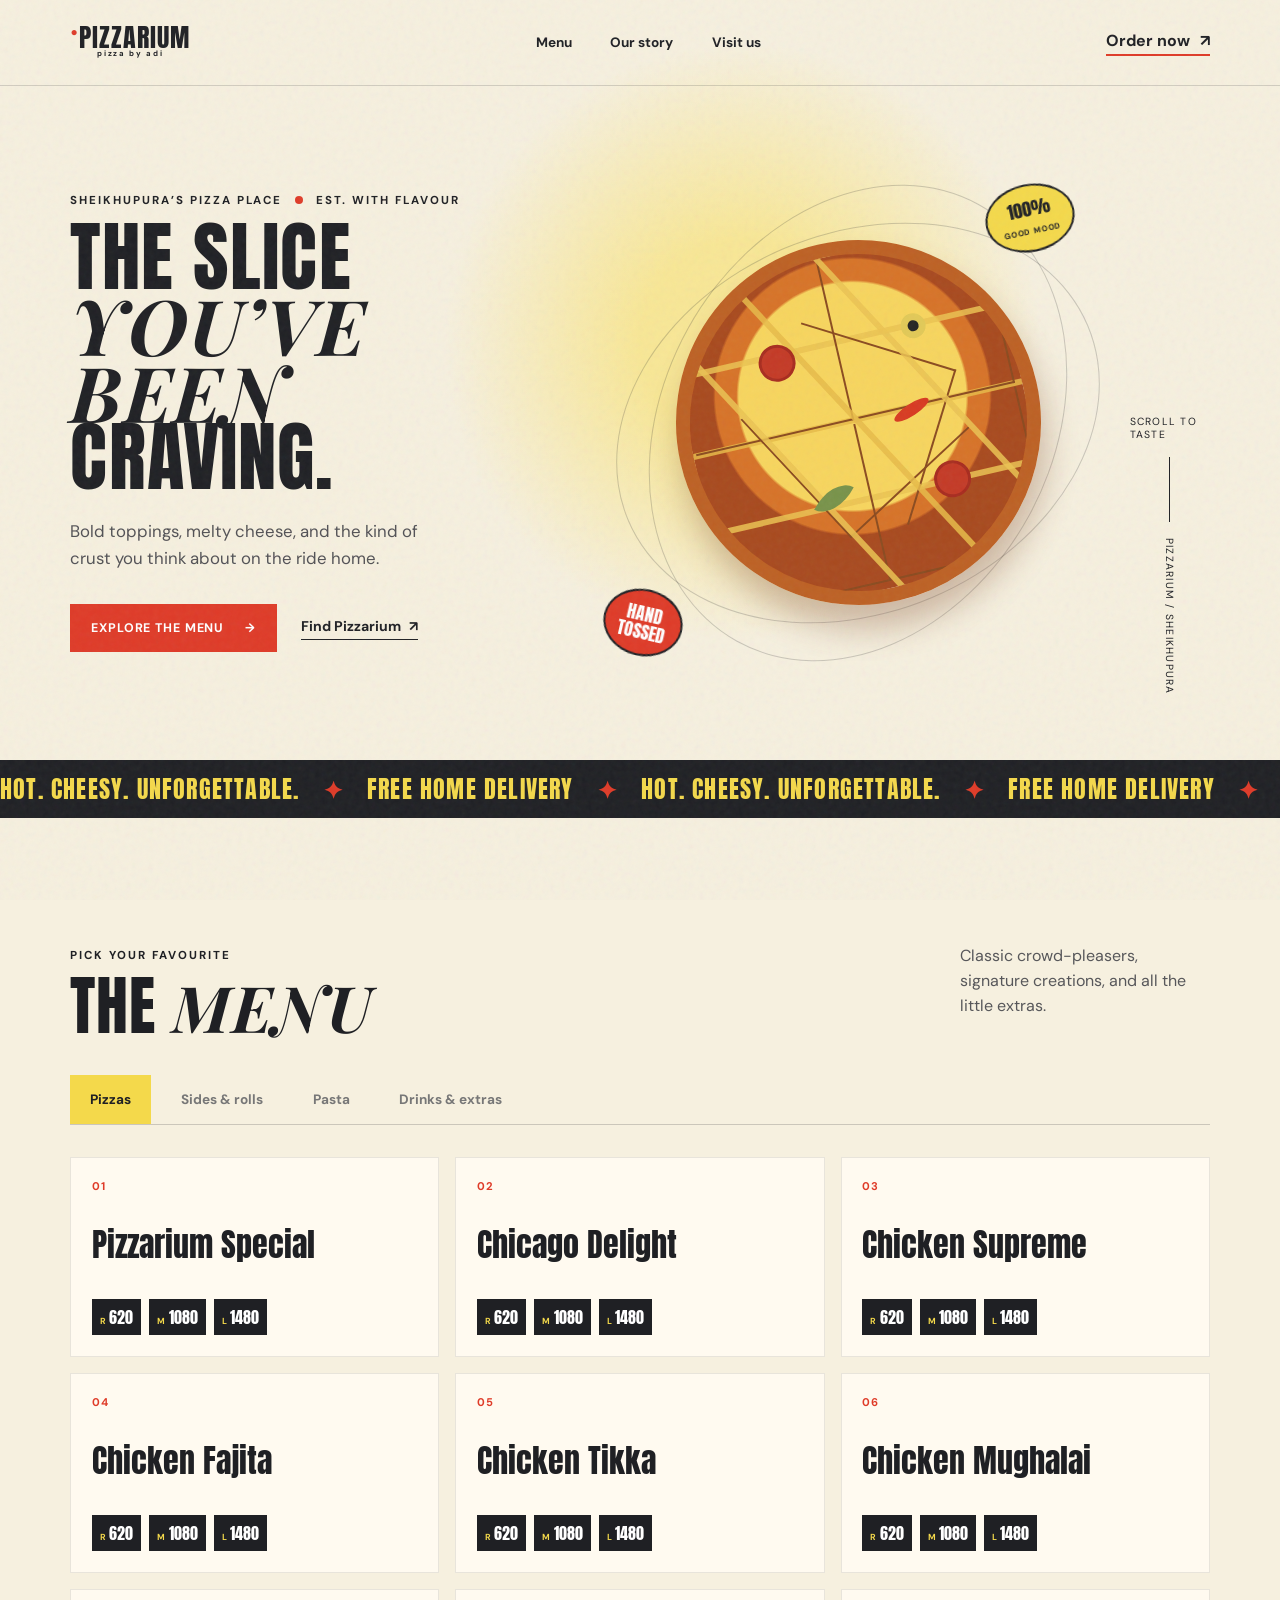
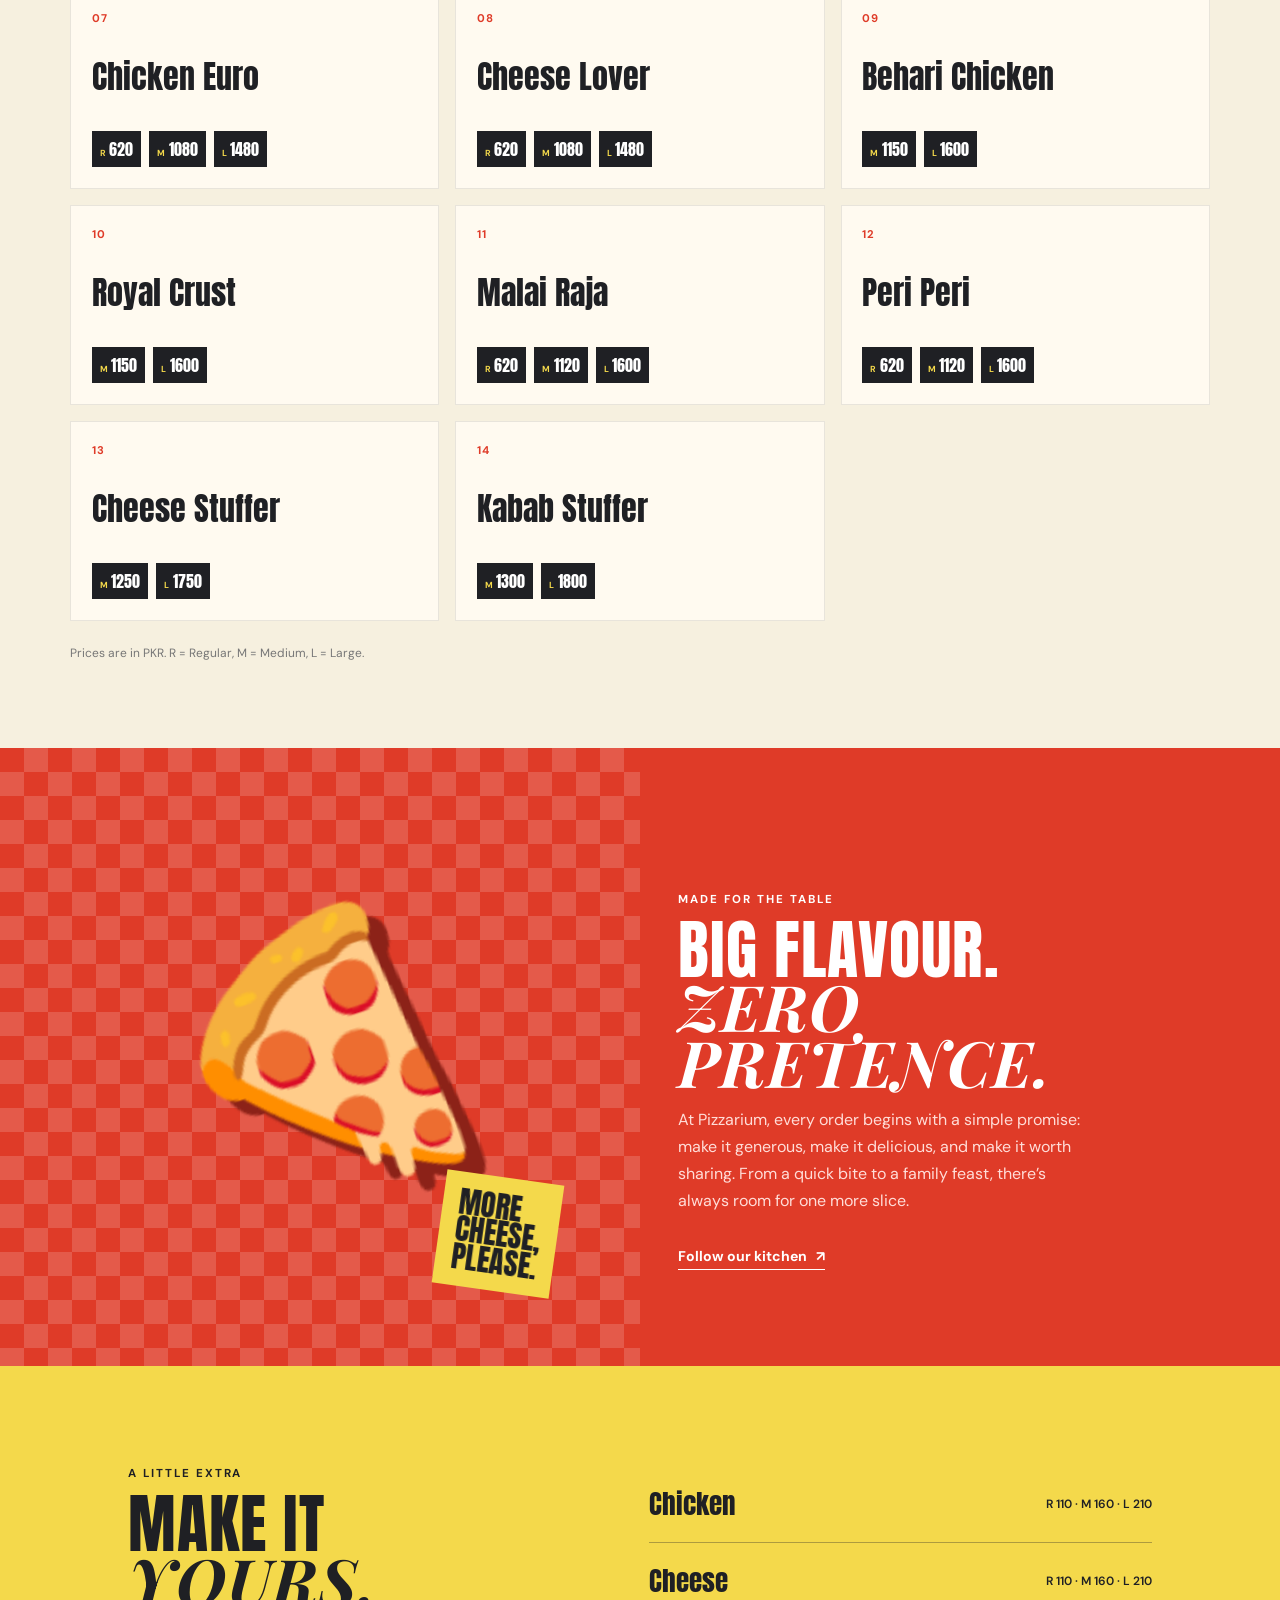
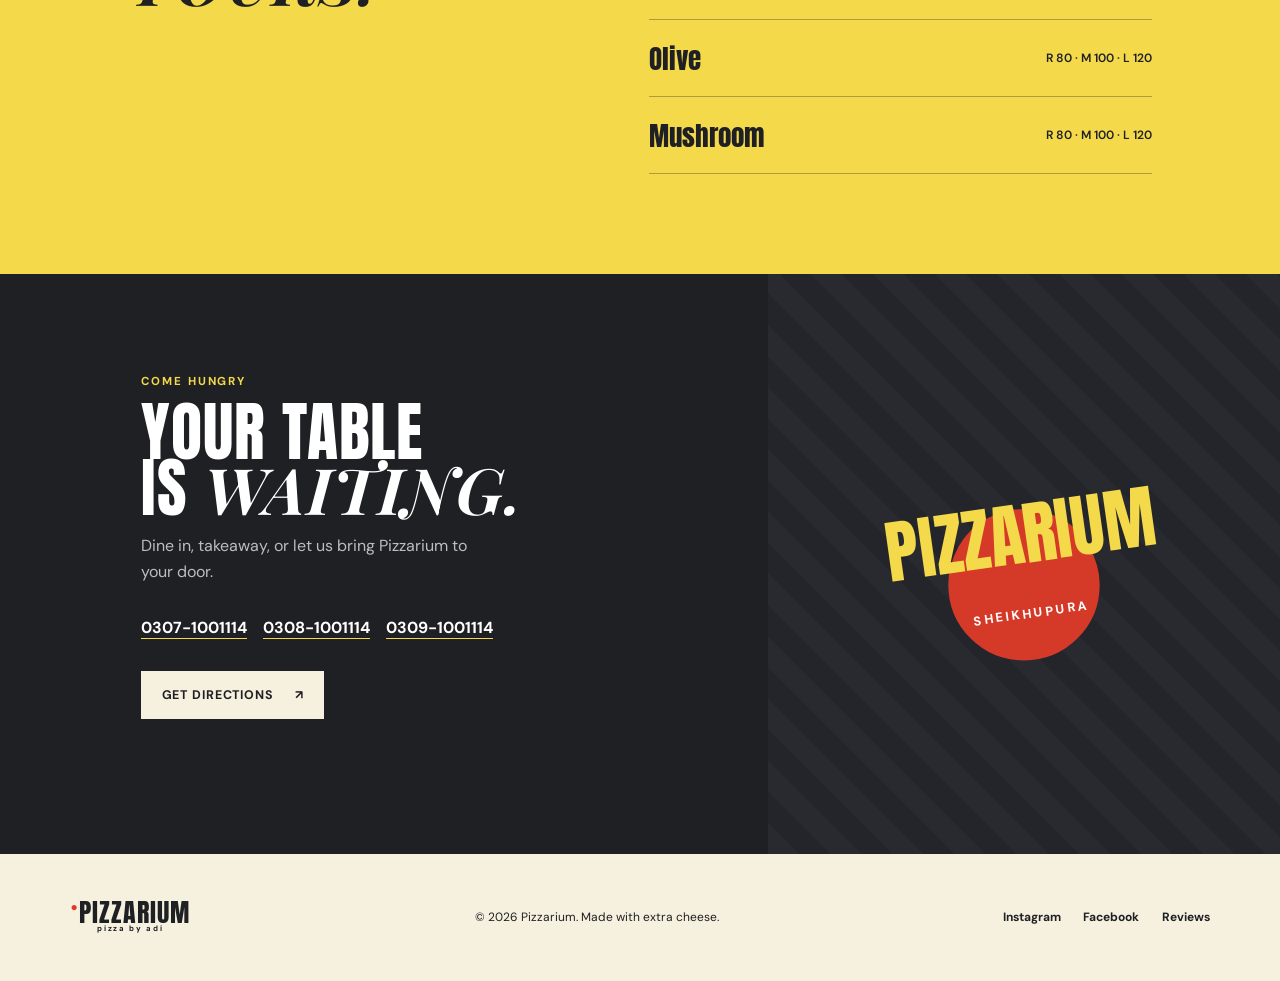
==== index.html @ a2faa263 "Add files via upload" ====
<!doctype html>
<html lang="en">
  <head>
    <meta charset="UTF-8" />
    <meta name="viewport" content="width=device-width, initial-scale=1.0" />
    <meta name="description" content="Pizzarium Sheikhupura — freshly baked pizzas, wings, rolls and pasta." />
    <title>Pizzarium | Pizza by Adi</title>
    <link rel="preconnect" href="https://fonts.googleapis.com" />
    <link rel="preconnect" href="https://fonts.gstatic.com" crossorigin />
    <link href="https://fonts.googleapis.com/css2?family=Anton&family=DM+Sans:wght@400;500;600;700&family=Playfair+Display:ital,wght@0,700;0,800;1,700&display=swap" rel="stylesheet" />
    <link rel="stylesheet" href="styles.css" />
    <link rel="stylesheet" href="overrides.css" />
  </head>
  <body>
    <div class="site-noise"></div>
    <header class="header" id="top">
      <a class="brand" href="#top" aria-label="Pizzarium home"><span class="brand-dot">●</span>PIZZARIUM<small>pizza by adi</small></a>
      <nav class="nav" aria-label="Main navigation">
        <a href="#menu">Menu</a><a href="#story">Our story</a><a href="#visit">Visit us</a>
      </nav>
      <a class="order-link" href="#menu">Order now <span>↗</span></a>
      <button class="menu-toggle" aria-label="Open navigation">☰</button>
    </header>

    <main>
      <section class="hero">
        <div class="hero-copy reveal">
          <p class="eyebrow">Sheikhupura’s pizza place <i></i> Est. with flavour</p>
          <h1>THE SLICE<br /><em>YOU’VE BEEN</em><br />CRAVING.</h1>
          <p class="intro">Bold toppings, melty cheese, and the kind of crust you think about on the ride home.</p>
          <div class="hero-actions"><a class="button button-red" href="#menu">Explore the menu <span>→</span></a><a class="text-link" href="#visit">Find Pizzarium <span>↗</span></a></div>
        </div>
        <div class="pizza-stage reveal">
          <div class="orbit orbit-one"></div><div class="orbit orbit-two"></div>
          <div class="stamp stamp-top">100%<br /><small>GOOD MOOD</small></div>
          <div class="pizza" aria-label="Freshly baked pizza illustration"><div class="pizza-slice s1"></div><div class="pizza-slice s2"></div><div class="pizza-slice s3"></div><div class="pizza-slice s4"></div><div class="pizza-slice s5"></div><div class="pizza-slice s6"></div><span class="pepperoni p1"></span><span class="pepperoni p2"></span><span class="olive o1"></span><span class="basil b1"></span><span class="pepper p3"></span></div>
          <div class="stamp stamp-bottom">HAND<br />TOSSED</div>
        </div>
        <div class="hero-side reveal"><span>Scroll to taste</span><div class="scroll-line"></div><span class="vertical">PIZZARIUM / SHEIKHUPURA</span></div>
      </section>

      <section class="ticker" aria-label="Pizzarium highlights"><div>HOT. CHEESY. UNFORGETTABLE. <b>✦</b> FREE HOME DELIVERY <b>✦</b> HOT. CHEESY. UNFORGETTABLE. <b>✦</b> FREE HOME DELIVERY <b>✦</b></div></section>

      <section class="menu-section" id="menu">
        <div class="section-heading reveal"><div><p class="eyebrow">Pick your favourite</p><h2>THE <em>MENU</em></h2></div><p>Classic crowd-pleasers, signature creations, and all the little extras.</p></div>
        <div class="menu-tabs reveal" role="tablist"><button class="active" data-category="pizza">Pizzas</button><button data-category="sides">Sides & rolls</button><button data-category="pasta">Pasta</button><button data-category="drinks">Drinks & extras</button></div>
        <div class="menu-grid" id="menuGrid"></div>
        <p class="menu-note">Prices are in PKR. R = Regular, M = Medium, L = Large.</p>
      </section>

      <section class="story" id="story">
        <div class="story-art reveal"><div class="checker"></div><div class="story-pizza">🍕</div><div class="story-note">MORE<br />CHEESE,<br />PLEASE.</div></div>
        <div class="story-copy reveal"><p class="eyebrow">Made for the table</p><h2>BIG FLAVOUR.<br /><em>ZERO PRETENCE.</em></h2><p>At Pizzarium, every order begins with a simple promise: make it generous, make it delicious, and make it worth sharing. From a quick bite to a family feast, there’s always room for one more slice.</p><a href="https://www.instagram.com/pizzariumsheikhupura/" target="_blank" rel="noreferrer" class="text-link">Follow our kitchen <span>↗</span></a></div>
      </section>

      <section class="specials"><div class="specials-heading reveal"><p class="eyebrow">A little extra</p><h2>MAKE IT<br /><em>YOURS.</em></h2></div><div class="topping-list reveal"><div><span>Chicken</span><b>R 110 · M 160 · L 210</b></div><div><span>Cheese</span><b>R 110 · M 160 · L 210</b></div><div><span>Olive</span><b>R 80 · M 100 · L 120</b></div><div><span>Mushroom</span><b>R 80 · M 100 · L 120</b></div></div></section>

      <section class="visit" id="visit"><div class="visit-content reveal"><p class="eyebrow">Come hungry</p><h2>YOUR TABLE<br />IS <em>WAITING.</em></h2><p>Dine in, takeaway, or let us bring Pizzarium to your door.</p><div class="contact-links"><a href="tel:03071001114">0307-1001114</a><a href="tel:03081001114">0308-1001114</a><a href="tel:03091001114">0309-1001114</a></div><a class="button button-light" target="_blank" rel="noreferrer" href="https://www.google.com/maps/place/pizzarium/data=!4m2!3m1!1s0x3918c3a2aaa4a5c9:0x6722d799abf1bd21?sa=X&ved=1t:242&ictx=111">Get directions <span>↗</span></a></div><div class="visit-art"><div class="map-pin">●</div><p>PIZZARIUM<br /><small>SHEIKHUPURA</small></p></div></section>
    </main>
    <footer><a class="brand" href="#top"><span class="brand-dot">●</span>PIZZARIUM<small>pizza by adi</small></a><p>© 2026 Pizzarium. Made with extra cheese.</p><div><a href="https://www.instagram.com/pizzariumsheikhupura/" target="_blank" rel="noreferrer">Instagram</a><a href="https://www.facebook.com/groups/850321388377647/posts/5649459375130467/" target="_blank" rel="noreferrer">Facebook</a><a href="https://www.google.com/search?sca_esv=2a69430fbf050389&sxsrf=APpeQnvyVJcHtZWouYoIN_cZc8rXVKOaVg:1786807331017&q=pizzarium" target="_blank" rel="noreferrer">Reviews</a></div></footer>
    <script src="script.js"></script>
  </body>
</html>
---- styles.css ----
:root{--cream:#f6f0df;--ink:#1f2024;--red:#df3b28;--yellow:#f4d94b;--green:#78934a;--orange:#f47c31}*{box-sizing:border-box}html{scroll-behavior:smooth}body{margin:0;background:var(--cream);color:var(--ink);font-family:'DM Sans',sans-serif;overflow-x:hidden}.site-noise{position:fixed;inset:0;pointer-events:none;opacity:.12;z-index:10;background-image:url("data:image/svg+xml,%3Csvg viewBox='0 0 180 180' xmlns='http://www.w3.org/2000/svg'%3E%3Cfilter id='n'%3E%3CfeTurbulence type='fractalNoise' baseFrequency='.9' numOctaves='4' stitchTiles='stitch'/%3E%3C/filter%3E%3Crect width='100%25' height='100%25' filter='url(%23n)' opacity='.5'/%3E%3C/svg%3E")}a{color:inherit;text-decoration:none}.header{height:86px;display:flex;align-items:center;justify-content:space-between;padding:0 5.5vw;border-bottom:1px solid #1f20242b;position:absolute;top:0;width:100%;z-index:4}.brand{font-family:Anton,sans-serif;font-size:1.65rem;letter-spacing:.04em;line-height:.8;position:relative}.brand small{font:700 .48rem 'DM Sans';display:block;letter-spacing:.22em;text-align:center}.brand-dot{color:var(--red);font-size:.75rem;vertical-align:top}.nav{display:flex;gap:2.4rem;font-weight:700;font-size:.85rem}.nav a{transition:color .2s}.nav a:hover,.text-link:hover{color:var(--red)}.order-link{font-weight:700;border-bottom:2px solid var(--red);padding-bottom:3px}.order-link span,.text-link span{margin-left:.35rem}.menu-toggle{display:none;background:none;border:0;font-size:1.4rem}.hero{min-height:760px;padding:150px 5.5vw 65px;display:grid;grid-template-columns:1fr 1.05fr 80px;align-items:center;background:radial-gradient(circle at 58% 45%,#f8e796 0 12%,transparent 35%)}.eyebrow{font-size:.72rem;font-weight:700;text-transform:uppercase;letter-spacing:.17em;margin:0 0 1rem}.eyebrow i{display:inline-block;background:var(--red);width:8px;height:8px;border-radius:50%;margin:0 .5rem}.hero h1,h2{font:4.8rem/.87 Anton,sans-serif;letter-spacing:.015em;margin:.2rem 0 1.7rem}.hero h1 em,h2 em{font-family:'Playfair Display',serif;font-weight:700}.intro{font-size:1.05rem;line-height:1.6;max-width:360px;color:#525155}.hero-actions{display:flex;align-items:center;gap:1.5rem;margin-top:2rem}.button{display:inline-flex;align-items:center;gap:1.3rem;padding:1rem 1.3rem;font-size:.78rem;text-transform:uppercase;font-weight:700;letter-spacing:.07em;transition:transform .25s,box-shadow .25s}.button:hover{transform:translateY(-4px);box-shadow:5px 6px 0 var(--ink)}.button-red{background:var(--red);color:#fff}.button-light{background:var(--cream);color:var(--ink)}.text-link{font-weight:700;font-size:.88rem;border-bottom:1px solid currentColor;padding-bottom:.25rem;transition:color .2s}.pizza-stage{height:530px;position:relative;display:grid;place-items:center}.pizza{width:365px;height:365px;border-radius:50%;position:relative;overflow:hidden;background:radial-gradient(circle at 50% 42%,#f7d560 0 44%,#d87529 45% 53%,#a94a20 54%);border:14px solid #bd6124;box-shadow:0 24px 32px #7d472b55;transform:rotate(-13deg);animation:float 5s ease-in-out infinite}.pizza:before,.pizza:after{content:"";position:absolute;background:#e8bb49;height:6px;width:112%;left:-6%;top:48%;opacity:.85;box-shadow:0 -80px #ebc353,0 80px #ebc353}.pizza:after{transform:rotate(60deg);top:49%}.pizza-slice{position:absolute;width:48%;height:48%;border-right:2px solid #8b4c20;border-bottom:2px solid #8b4c20}.s1{left:1%;top:1%}.s2{left:50%;top:1%}.s3{left:50%;top:50%}.s4{left:1%;top:50%}.s5{left:25%;top:26%;transform:rotate(60deg)}.s6{left:25%;top:26%;transform:rotate(-60deg)}.pepperoni,.olive,.basil,.pepper{position:absolute;z-index:2}.pepperoni{width:37px;height:37px;border-radius:50%;background:#c43a26;border:3px solid #a82c1f}.p1{left:25%;top:22%}.p2{right:21%;bottom:22%}.olive{width:25px;height:25px;border-radius:50%;background:#252323;border:7px solid #e2c957}.o1{right:24%;top:22%}.basil{width:25px;height:38px;background:var(--green);border-radius:100% 0 100% 0;transform:rotate(40deg);left:34%;bottom:24%}.pepper{width:40px;height:12px;background:#d83a21;border-radius:60%;right:28%;top:48%;transform:rotate(-20deg)}.orbit{position:absolute;border:1px solid #1f202434;border-radius:50%;width:500px;height:380px;transform:rotate(-23deg)}.orbit-two{width:390px;height:500px;transform:rotate(29deg)}.stamp{position:absolute;z-index:2;background:var(--yellow);font:1.1rem/1 Anton,sans-serif;text-align:center;padding:14px;border:2px solid var(--ink);border-radius:50%;transform:rotate(-12deg)}.stamp small{font:700 .5rem 'DM Sans';letter-spacing:.1em}.stamp-top{top:5%;right:10%}.stamp-bottom{bottom:6%;left:3%;background:var(--red);color:#fff;transform:rotate(13deg)}.hero-side{height:100%;font-size:.65rem;display:flex;flex-direction:column;align-items:center;justify-content:flex-end;gap:1rem;letter-spacing:.12em;text-transform:uppercase}.vertical{writing-mode:vertical-rl}.scroll-line{height:65px;border-left:1px solid var(--ink)}.ticker{background:var(--ink);color:var(--yellow);white-space:nowrap;overflow:hidden;font:1.5rem Anton,sans-serif;letter-spacing:.05em;padding:.7rem 0}.ticker div{display:inline-block;animation:ticker 18s linear infinite}.ticker b{color:var(--red);padding:0 1rem}.menu-section{padding:110px 5.5vw 75px}.section-heading{display:flex;justify-content:space-between;align-items:end;margin-bottom:2.5rem}.section-heading h2,.story h2,.specials h2,.visit h2{font-size:4rem;margin:0}.section-heading>p{max-width:250px;line-height:1.55;color:#57575a}.menu-tabs{display:flex;gap:.6rem;border-bottom:1px solid #1f202433;margin-bottom:2rem}.menu-tabs button{font:700 .85rem 'DM Sans';border:0;background:transparent;padding:1rem 1.25rem;cursor:pointer;color:#777;transition:.2s}.menu-tabs button.active{background:var(--yellow);color:var(--ink)}.menu-grid{display:grid;grid-template-columns:repeat(3,1fr);gap:1rem}.menu-card{background:#fffaf0;padding:1.3rem;min-height:200px;display:flex;flex-direction:column;justify-content:space-between;border:1px solid #1f20241a;transition:transform .25s,background .25s;animation:cardIn .45s both}.menu-card:hover{background:var(--yellow);transform:translateY(-7px) rotate(-1deg)}.card-number{font:700 .7rem 'DM Sans';color:var(--red);letter-spacing:.1em}.menu-card h3{font:2rem/.95 Anton,sans-serif;margin:.6rem 0}.price-row{display:flex;gap:.5rem;flex-wrap:wrap}.price{background:var(--ink);color:#fff;padding:.38rem .5rem;font:1rem Anton,sans-serif}.price small{font:700 .55rem 'DM Sans';color:var(--yellow);margin-right:.2rem}.menu-note{font-size:.75rem;color:#777;margin-top:1.5rem}.story{background:var(--red);color:#fff;display:grid;grid-template-columns:1fr 1fr;min-height:590px}.story-art{position:relative;overflow:hidden;display:grid;place-items:center}.checker{position:absolute;inset:0;opacity:.16;background:conic-gradient(#fff 25%,transparent 0 50%,#fff 0 75%,transparent 0) 0 0/48px 48px}.story-pizza{font-size:16rem;filter:drop-shadow(15px 20px 0 #8c2218);transform:rotate(-18deg);z-index:1}.story-note{z-index:2;position:absolute;bottom:12%;right:13%;background:var(--yellow);color:var(--ink);font:1.9rem/.9 Anton,sans-serif;padding:1rem;transform:rotate(8deg)}.story-copy{padding:9rem 10% 6rem 6%;align-self:center}.story-copy p:not(.eyebrow){max-width:420px;line-height:1.7;color:#ffddd8}.story-copy .text-link{display:inline-block;margin-top:1rem}.specials{padding:100px 10vw;display:grid;grid-template-columns:1fr 1.2fr;gap:10%;background:var(--yellow)}.topping-list>div{display:flex;justify-content:space-between;padding:1.1rem 0;border-bottom:1px solid #1f202455;font:1.7rem Anton,sans-serif}.topping-list b{font:600 .75rem 'DM Sans';align-self:center}.visit{background:var(--ink);color:#fff;display:grid;grid-template-columns:1.2fr .8fr;min-height:580px}.visit-content{padding:100px 11vw}.visit .eyebrow{color:var(--yellow)}.visit-content>p:not(.eyebrow){color:#bdbdc0;max-width:340px;line-height:1.65}.contact-links{display:flex;gap:1rem;flex-wrap:wrap;margin:2rem 0}.contact-links a{font-weight:700;border-bottom:1px solid var(--yellow)}.visit-art{display:grid;place-items:center;position:relative;overflow:hidden;background:repeating-linear-gradient(45deg,#292a2f 0 22px,#24252a 22px 44px)}.visit-art p{font:4.3rem/.8 Anton,sans-serif;text-align:center;color:var(--yellow);z-index:1;transform:rotate(-8deg)}.visit-art small{font:700 .8rem 'DM Sans';letter-spacing:.2em;color:#fff}.map-pin{position:absolute;font-size:22rem;color:var(--red);line-height:1;opacity:.95;animation:pulse 2.5s infinite}footer{padding:2.7rem 5.5vw;display:flex;align-items:center;justify-content:space-between;font-size:.75rem}footer>div{display:flex;gap:1.4rem;font-weight:700}@keyframes float{50%{transform:rotate(-8deg) translateY(-14px)}}@keyframes ticker{to{transform:translateX(-50%)}}@keyframes pulse{50%{transform:scale(.94)}}@keyframes cardIn{from{opacity:0;transform:translateY(15px)}to{opacity:1;transform:none}}.reveal{opacity:0;transform:translateY(22px);transition:opacity .65s ease,transform .65s ease}.reveal.visible{opacity:1;transform:none}@media(max-width:800px){.header{height:72px;padding:0 6vw}.nav,.order-link{display:none}.menu-toggle{display:block}.hero{padding:125px 6vw 35px;min-height:auto;grid-template-columns:1fr}.hero h1{font-size:3.65rem}.pizza-stage{height:420px}.pizza{width:280px;height:280px}.orbit{width:360px;height:270px}.orbit-two{width:290px;height:365px}.hero-side{display:none}.section-heading{display:block}.section-heading h2,.story h2,.specials h2,.visit h2{font-size:3.2rem}.section-heading>p{margin-top:1rem}.menu-grid{grid-template-columns:repeat(2,1fr)}.story{grid-template-columns:1fr}.story-art{min-height:340px}.story-copy{padding:4.5rem 8vw}.specials{grid-template-columns:1fr;padding:70px 8vw;gap:2rem}.visit{grid-template-columns:1fr}.visit-content{padding:70px 8vw}.visit-art{min-height:320px}.topping-list>div{font-size:1.35rem}footer{gap:1.5rem;flex-wrap:wrap}}@media(max-width:480px){.hero h1{font-size:3.05rem}.menu-section{padding:75px 6vw}.menu-tabs{overflow:auto}.menu-tabs button{white-space:nowrap}.menu-grid{grid-template-columns:1fr}.story-pizza{font-size:12rem}.story-note{font-size:1.4rem}.visit-art p{font-size:3.3rem}footer{display:block}footer p{margin:1.5rem 0}}
---- overrides.css ----
@media (max-width: 800px) {
  .nav.mobile-open {
    display: flex;
    position: absolute;
    top: 72px;
    left: 0;
    right: 0;
    padding: 1.25rem 6vw;
    background: var(--cream);
    border-bottom: 1px solid #1f20242b;
    flex-direction: column;
    gap: 1rem;
  }
}
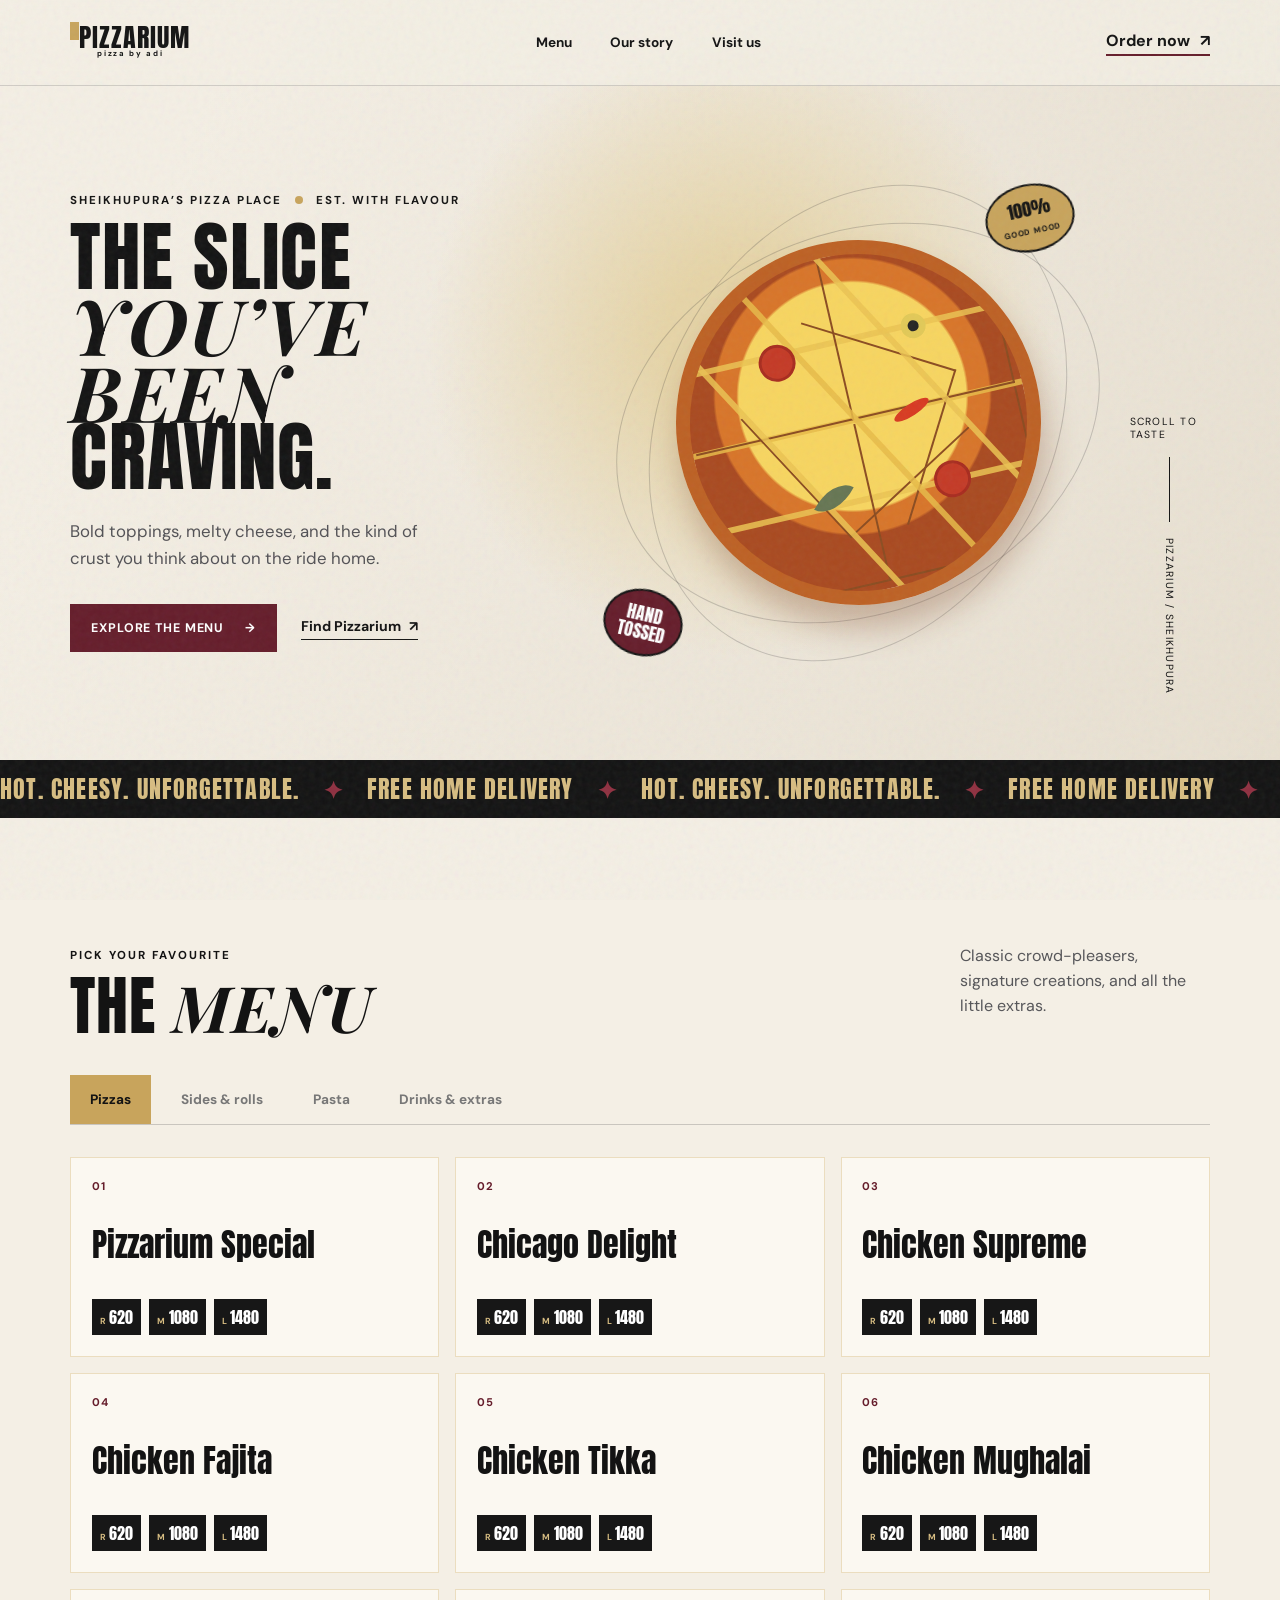
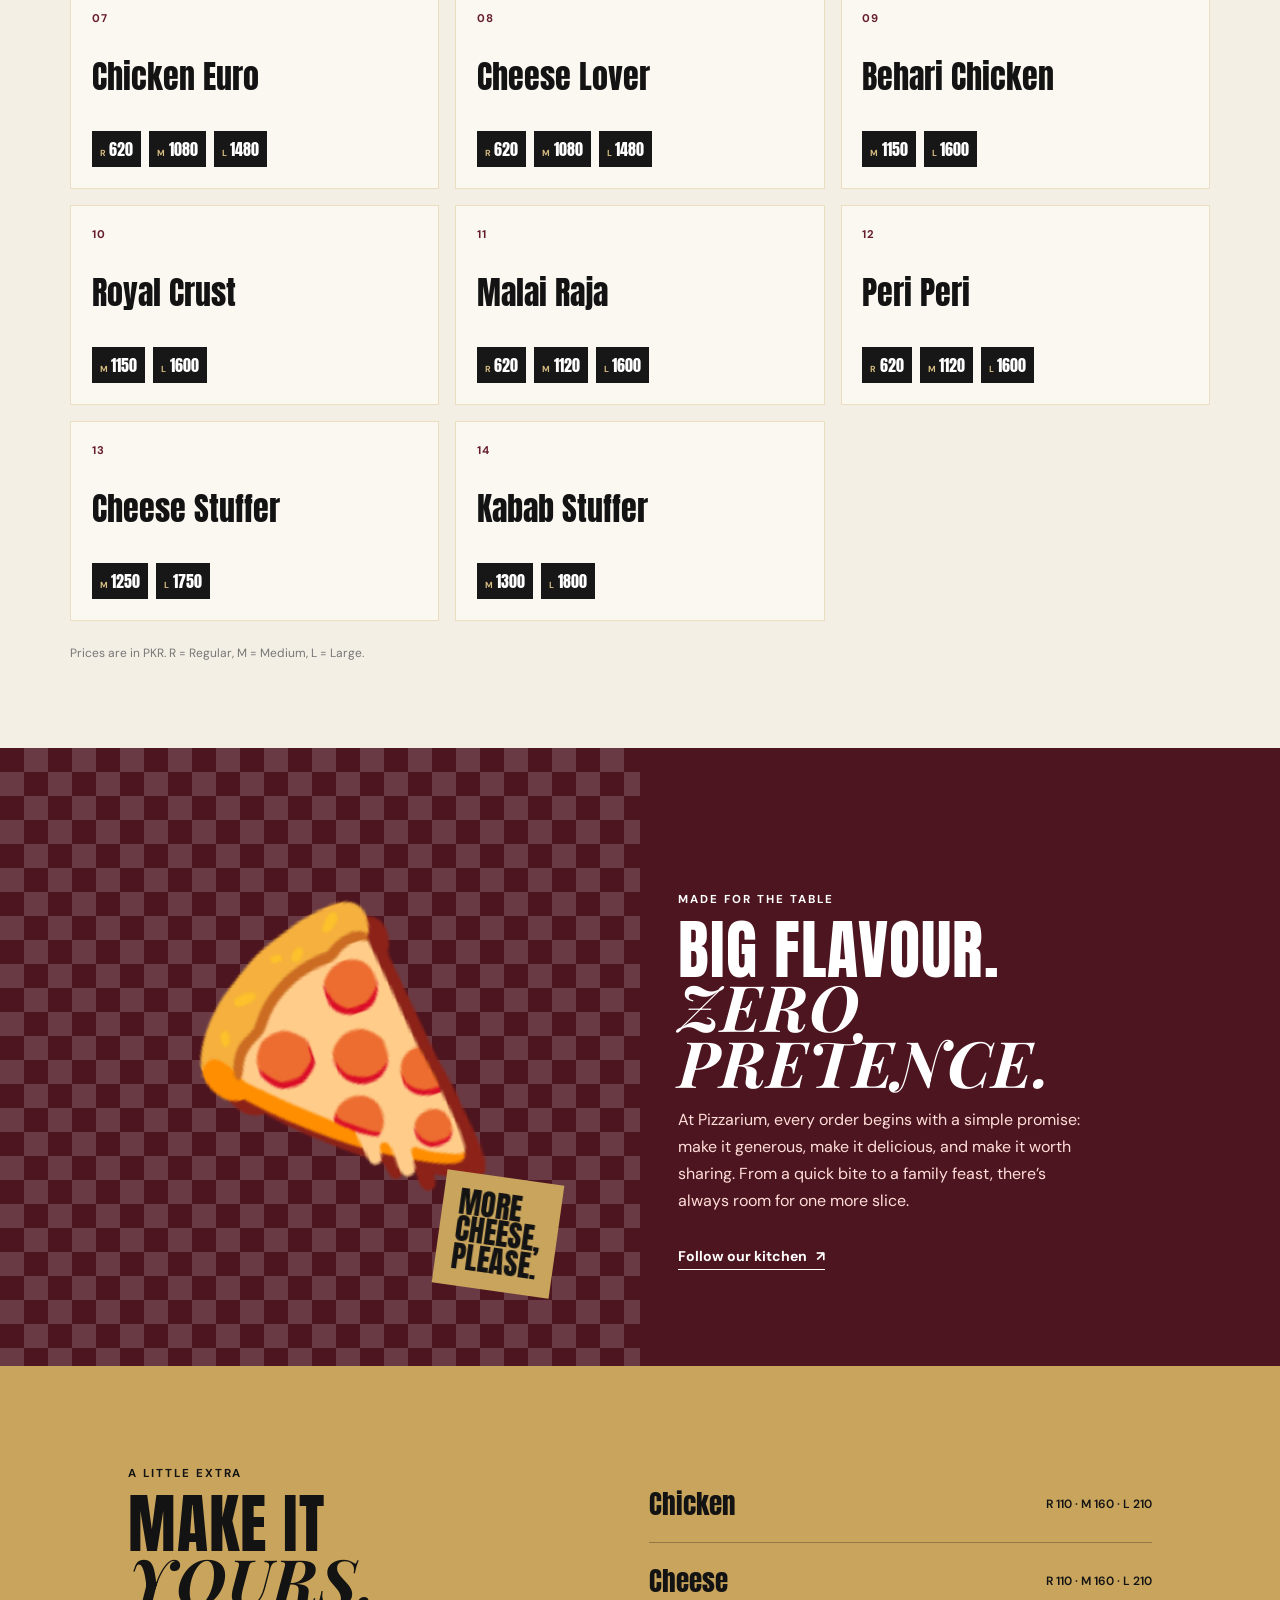
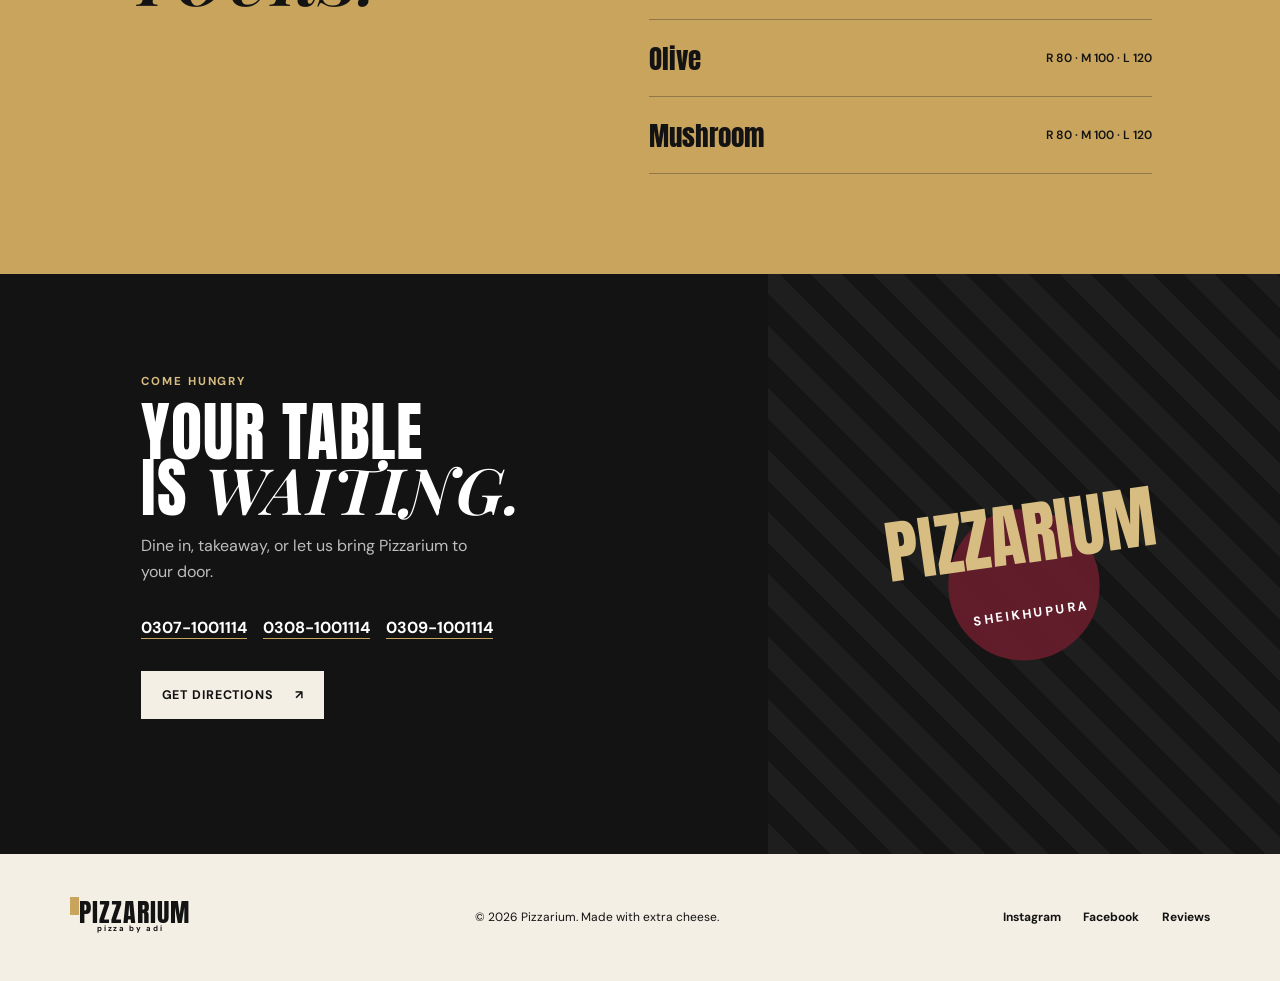
==== commit dc5cecaa: "Add files via upload" ====
--- a/index.html
+++ b/index.html
@@ -10,6 +10,7 @@
     <link href="https://fonts.googleapis.com/css2?family=Anton&family=DM+Sans:wght@400;500;600;700&family=Playfair+Display:ital,wght@0,700;0,800;1,700&display=swap" rel="stylesheet" />
     <link rel="stylesheet" href="styles.css" />
     <link rel="stylesheet" href="overrides.css" />
+    <link rel="stylesheet" href="luxury.css" />
   </head>
   <body>
     <div class="site-noise"></div>
@@ -58,6 +59,18 @@
       <section class="visit" id="visit"><div class="visit-content reveal"><p class="eyebrow">Come hungry</p><h2>YOUR TABLE<br />IS <em>WAITING.</em></h2><p>Dine in, takeaway, or let us bring Pizzarium to your door.</p><div class="contact-links"><a href="tel:03071001114">0307-1001114</a><a href="tel:03081001114">0308-1001114</a><a href="tel:03091001114">0309-1001114</a></div><a class="button button-light" target="_blank" rel="noreferrer" href="https://www.google.com/maps/place/pizzarium/data=!4m2!3m1!1s0x3918c3a2aaa4a5c9:0x6722d799abf1bd21?sa=X&ved=1t:242&ictx=111">Get directions <span>↗</span></a></div><div class="visit-art"><div class="map-pin">●</div><p>PIZZARIUM<br /><small>SHEIKHUPURA</small></p></div></section>
     </main>
     <footer><a class="brand" href="#top"><span class="brand-dot">●</span>PIZZARIUM<small>pizza by adi</small></a><p>© 2026 Pizzarium. Made with extra cheese.</p><div><a href="https://www.instagram.com/pizzariumsheikhupura/" target="_blank" rel="noreferrer">Instagram</a><a href="https://www.facebook.com/groups/850321388377647/posts/5649459375130467/" target="_blank" rel="noreferrer">Facebook</a><a href="https://www.google.com/search?sca_esv=2a69430fbf050389&sxsrf=APpeQnvyVJcHtZWouYoIN_cZc8rXVKOaVg:1786807331017&q=pizzarium" target="_blank" rel="noreferrer">Reviews</a></div></footer>
+    <div class="product-modal" id="productModal" aria-hidden="true" role="dialog" aria-modal="true" aria-labelledby="modalTitle">
+      <div class="modal-backdrop" data-close-modal></div>
+      <div class="modal-content">
+        <button class="modal-close" type="button" aria-label="Close product details" data-close-modal>×</button>
+        <p class="eyebrow">Pizzarium selection</p><div class="modal-mark">✦</div>
+        <h2 id="modalTitle">Pizzarium Special</h2>
+        <p class="modal-description">Freshly prepared with generous toppings and Pizzarium’s signature flavour.</p>
+        <div class="modal-prices" id="modalPrices"></div>
+        <button class="button modal-order" id="modalOrder" type="button">Order on WhatsApp <span>↗</span></button>
+        <p class="modal-footnote">A Pizzarium team member will confirm your order and delivery details.</p>
+      </div>
+    </div>
     <script src="script.js"></script>
   </body>
 </html>
--- a/luxury.css
+++ b/luxury.css
@@ -0,0 +1,3 @@
+:root { --cream:#f4efe5; --ink:#131313; --red:#651d2b; --yellow:#c8a45c; --green:#667653; }
+body { background:var(--cream); }.header { background:rgba(244,239,229,.76); backdrop-filter:blur(10px); }.brand-dot,.eyebrow i { color:var(--yellow); background:var(--yellow); }.hero { background:radial-gradient(circle at 58% 45%,#e6d4a7 0 9%,transparent 37%),linear-gradient(115deg,#f4efe5 15%,#e8e0d1 100%); }.button-red { background:var(--red); }.button:hover { box-shadow:5px 6px 0 #c8a45c; }.ticker { color:#d7bd82; }.ticker b { color:#8f3040; }.menu-card { background:#fbf8f1; border-color:#c8a45c55; cursor:pointer; position:relative; }.menu-card:after { content:'View details ↗'; position:absolute; right:1.3rem; top:1.3rem; font-size:.63rem; font-weight:700; letter-spacing:.08em; color:var(--red); opacity:0; transition:opacity .2s; }.menu-card:hover:after { opacity:1; }.menu-card:hover { background:#ede4d2; }.price { background:#171717; }.price small { color:#d7bd82; }.story { background:#4d1520; }.story-note,.specials { background:#c8a45c; }.visit-art { background:repeating-linear-gradient(45deg,#1e1e1e 0 22px,#151515 22px 44px); }.visit-art p,.visit .eyebrow { color:#d7bd82; }
+.product-modal { position:fixed; inset:0; z-index:50; display:grid; place-items:center; padding:1.2rem; opacity:0; pointer-events:none; transition:opacity .25s; }.product-modal.open { opacity:1; pointer-events:auto; }.modal-backdrop { position:absolute; inset:0; background:#090707b8; backdrop-filter:blur(6px); }.modal-content { position:relative; width:min(100%,510px); padding:3.5rem 3rem 2.5rem; color:#f7f1e6; text-align:center; background:linear-gradient(135deg,#1c1b1b,#101010); border:1px solid #c8a45c; box-shadow:0 30px 80px #0008; transform:translateY(25px) scale(.97); transition:transform .3s; overflow:hidden; }.product-modal.open .modal-content { transform:none; }.modal-content:before { content:''; position:absolute; inset:10px; border:1px solid #c8a45c55; pointer-events:none; }.modal-close { position:absolute; z-index:1; right:1.2rem; top:.8rem; color:#d7bd82; background:none; border:0; cursor:pointer; font-size:2rem; line-height:1; }.modal-content .eyebrow { color:#d7bd82; }.modal-mark { color:#c8a45c; font-size:1.4rem; }.modal-content h2 { font-size:3.5rem; margin:.7rem 0 1rem; }.modal-description { color:#cfc8bb; line-height:1.6; max-width:330px; margin:0 auto 1.4rem; }.modal-prices { display:flex; justify-content:center; gap:.55rem; flex-wrap:wrap; margin-bottom:1.7rem; }.modal-prices span { border:1px solid #c8a45c; color:#e5c578; padding:.5rem .65rem; font:1rem Anton,sans-serif; }.modal-order { border:0; cursor:pointer; background:#c8a45c; color:#161616; }.modal-footnote { font-size:.67rem; line-height:1.5; color:#aaa195; margin:1.25rem 0 0; }.modal-open { overflow:hidden; }@media (max-width:480px) { .modal-content { padding:3.3rem 1.5rem 2rem; }.modal-content h2 { font-size:2.85rem; } }
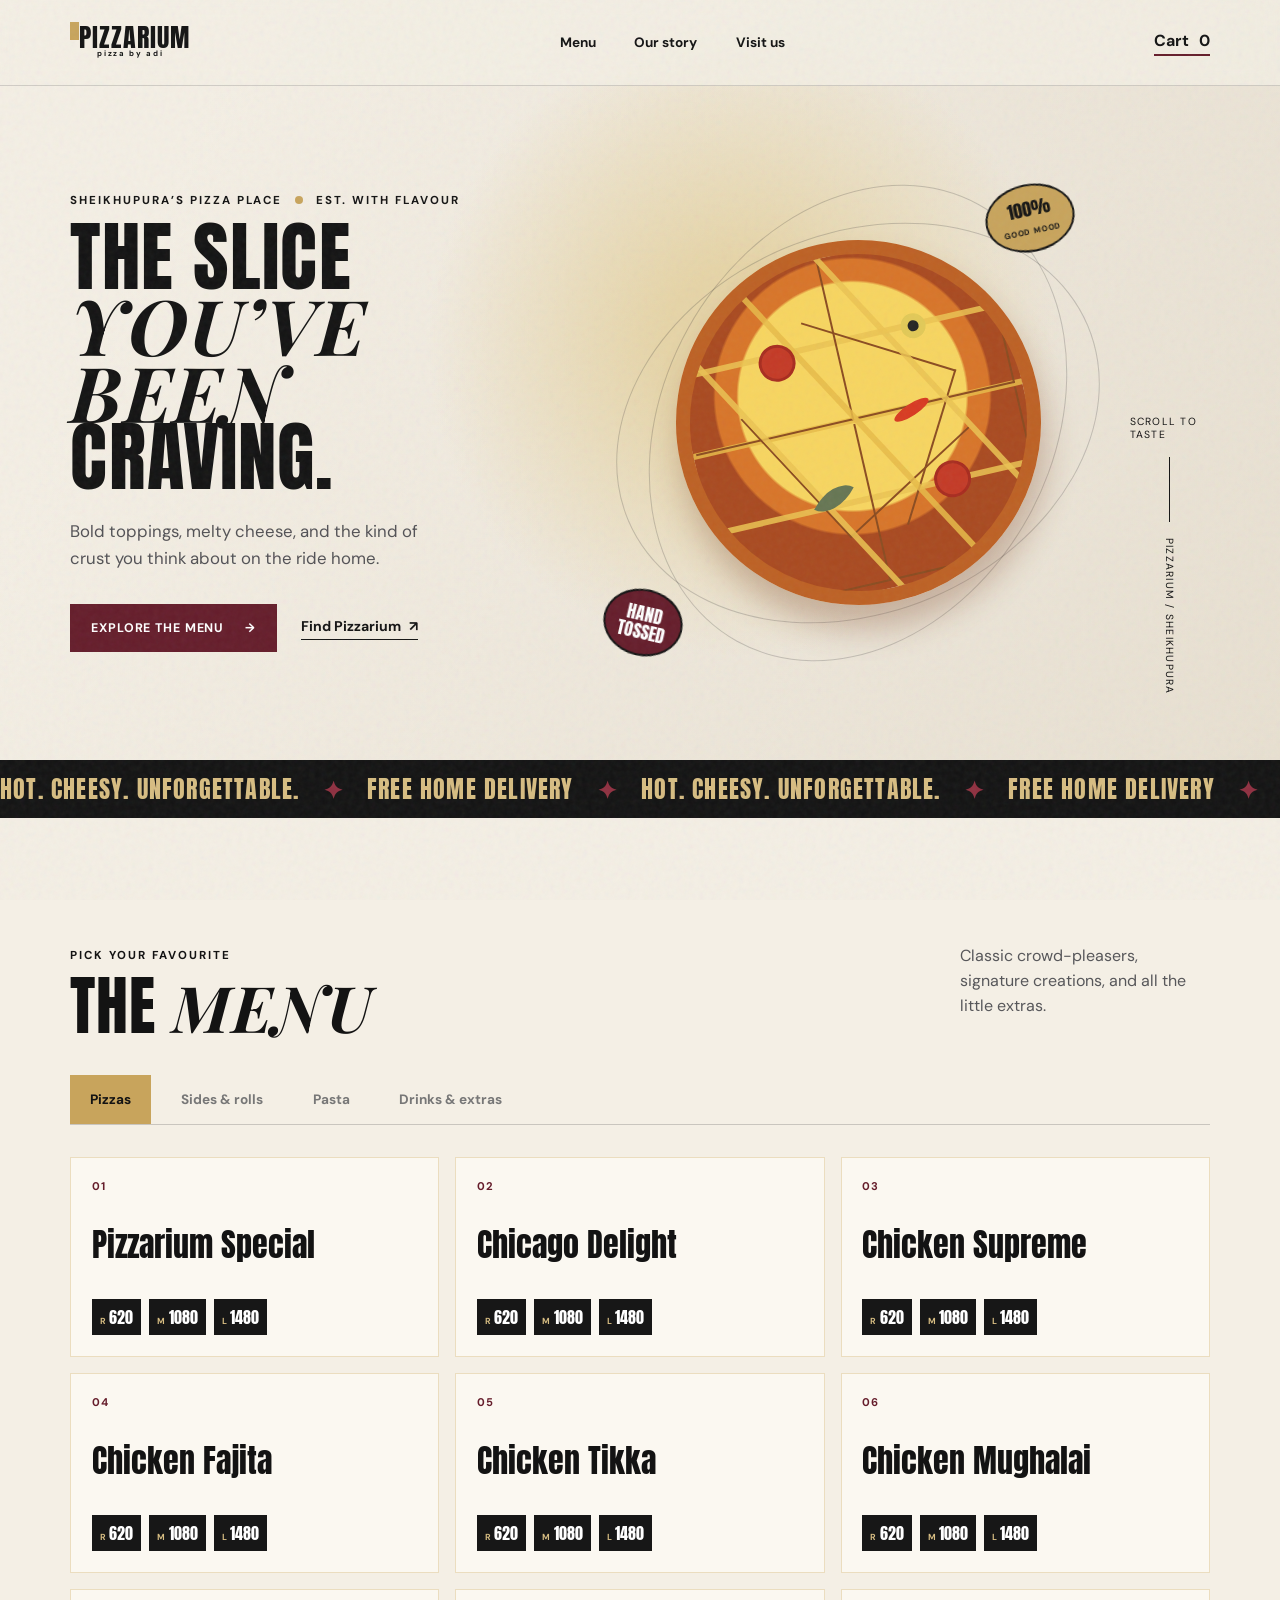
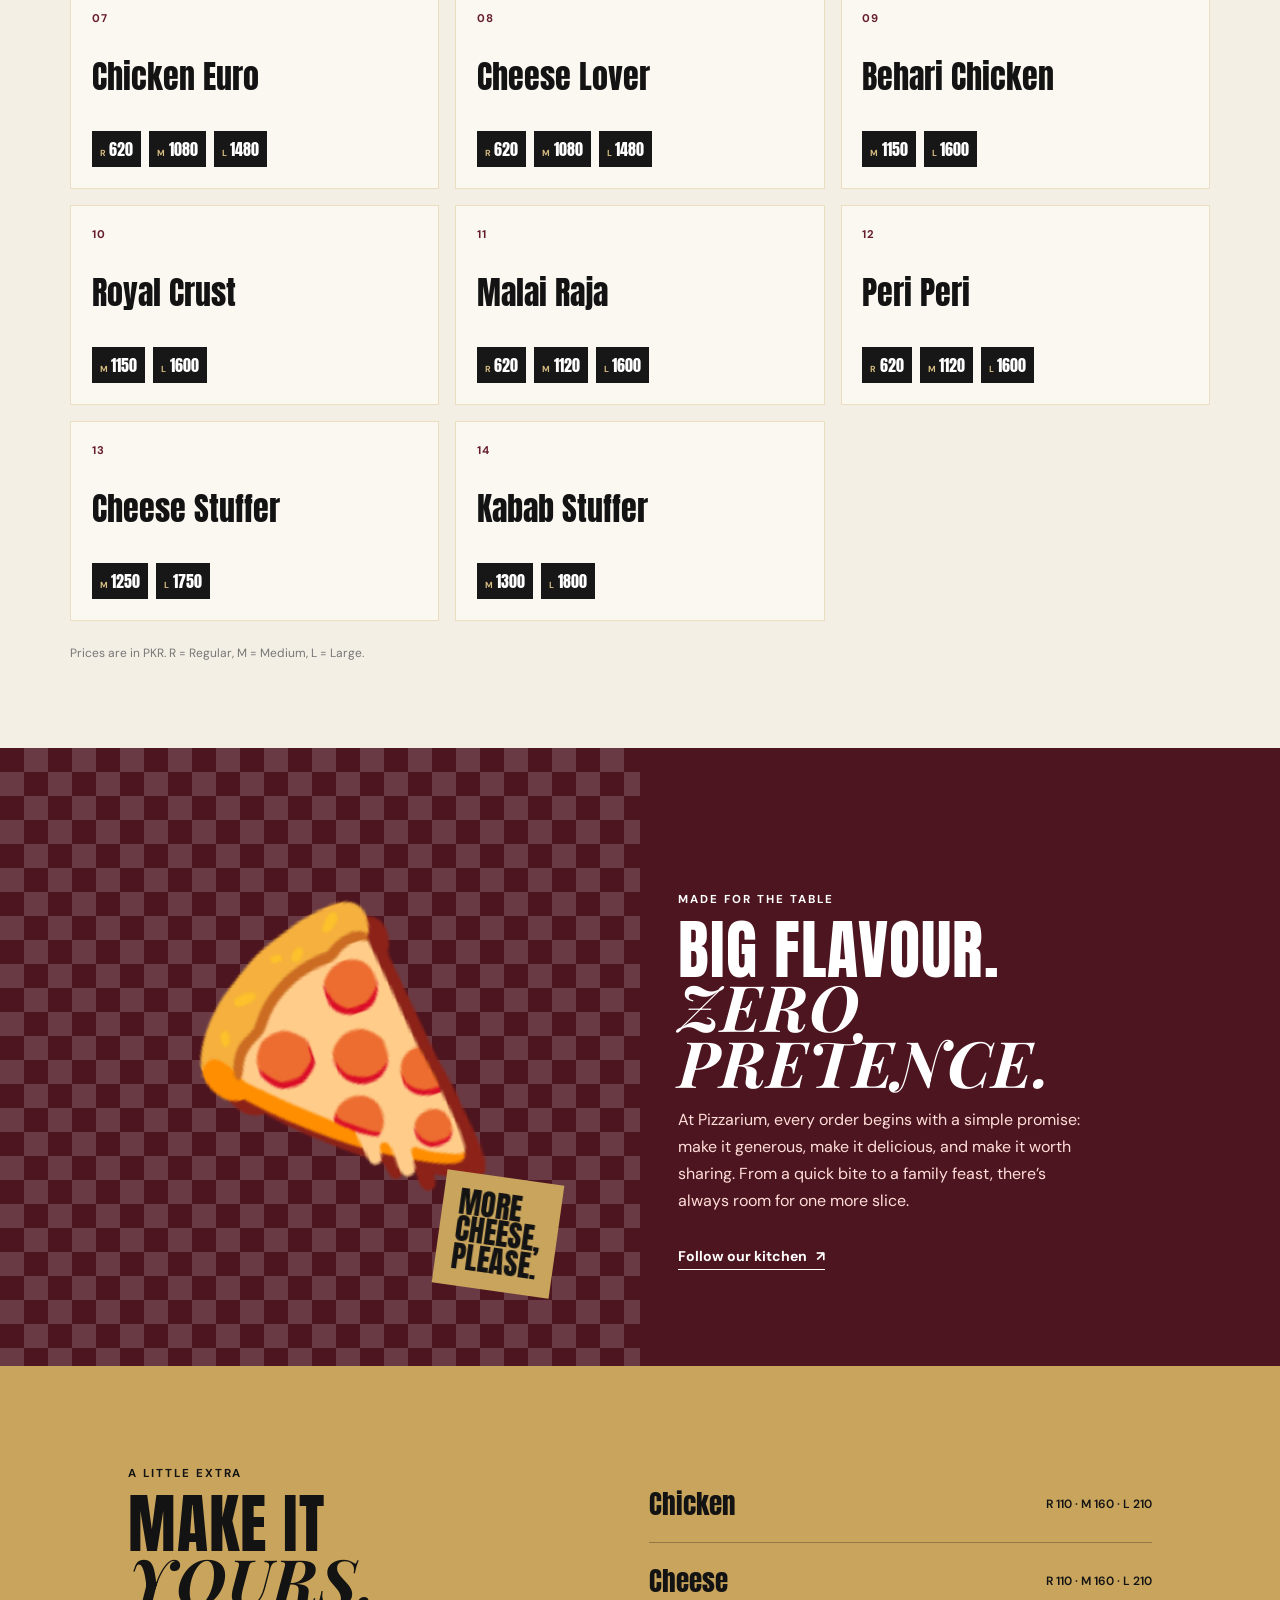
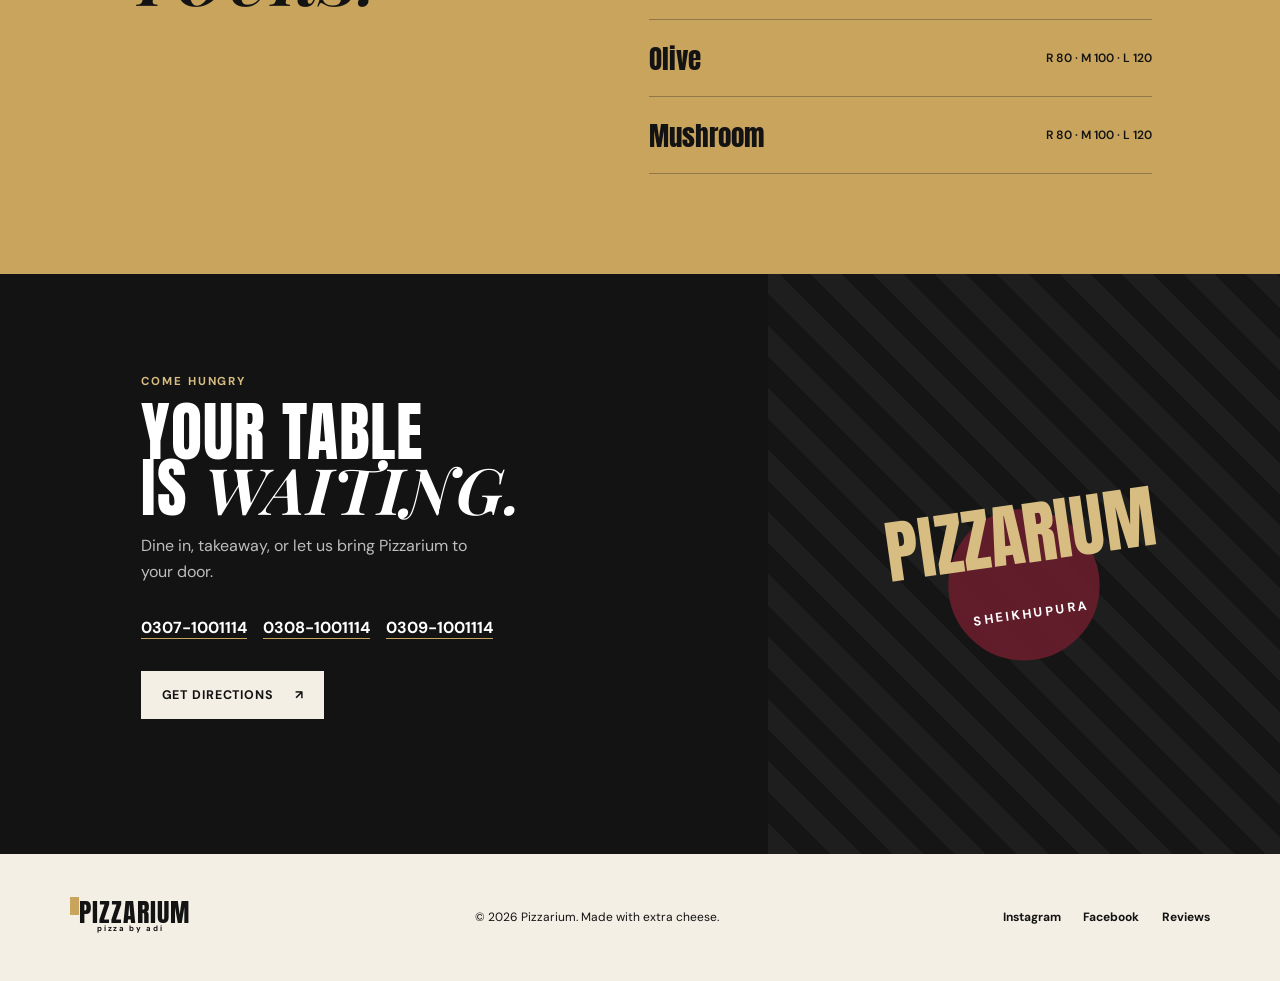
==== commit d9baab04: "Add files via upload" ====
--- a/index.html
+++ b/index.html
@@ -19,7 +19,7 @@
       <nav class="nav" aria-label="Main navigation">
         <a href="#menu">Menu</a><a href="#story">Our story</a><a href="#visit">Visit us</a>
       </nav>
-      <a class="order-link" href="#menu">Order now <span>↗</span></a>
+      <a class="order-link" href="cart.html">Cart <span class="cart-count">0</span></a>
       <button class="menu-toggle" aria-label="Open navigation">☰</button>
     </header>
 
@@ -67,8 +67,8 @@
         <h2 id="modalTitle">Pizzarium Special</h2>
         <p class="modal-description">Freshly prepared with generous toppings and Pizzarium’s signature flavour.</p>
         <div class="modal-prices" id="modalPrices"></div>
-        <button class="button modal-order" id="modalOrder" type="button">Order on WhatsApp <span>↗</span></button>
-        <p class="modal-footnote">A Pizzarium team member will confirm your order and delivery details.</p>
+        <div class="modal-actions"><label>Quantity <select id="modalQty" aria-label="Item quantity"><option>1</option><option>2</option><option>3</option><option>4</option><option>5</option></select></label><button class="button modal-order" id="modalOrder" type="button">Add to cart <span>+</span></button></div>
+        <p class="modal-footnote">Choose delivery or pickup at checkout. Your order will be confirmed by Pizzarium.</p>
       </div>
     </div>
     <script src="script.js"></script>
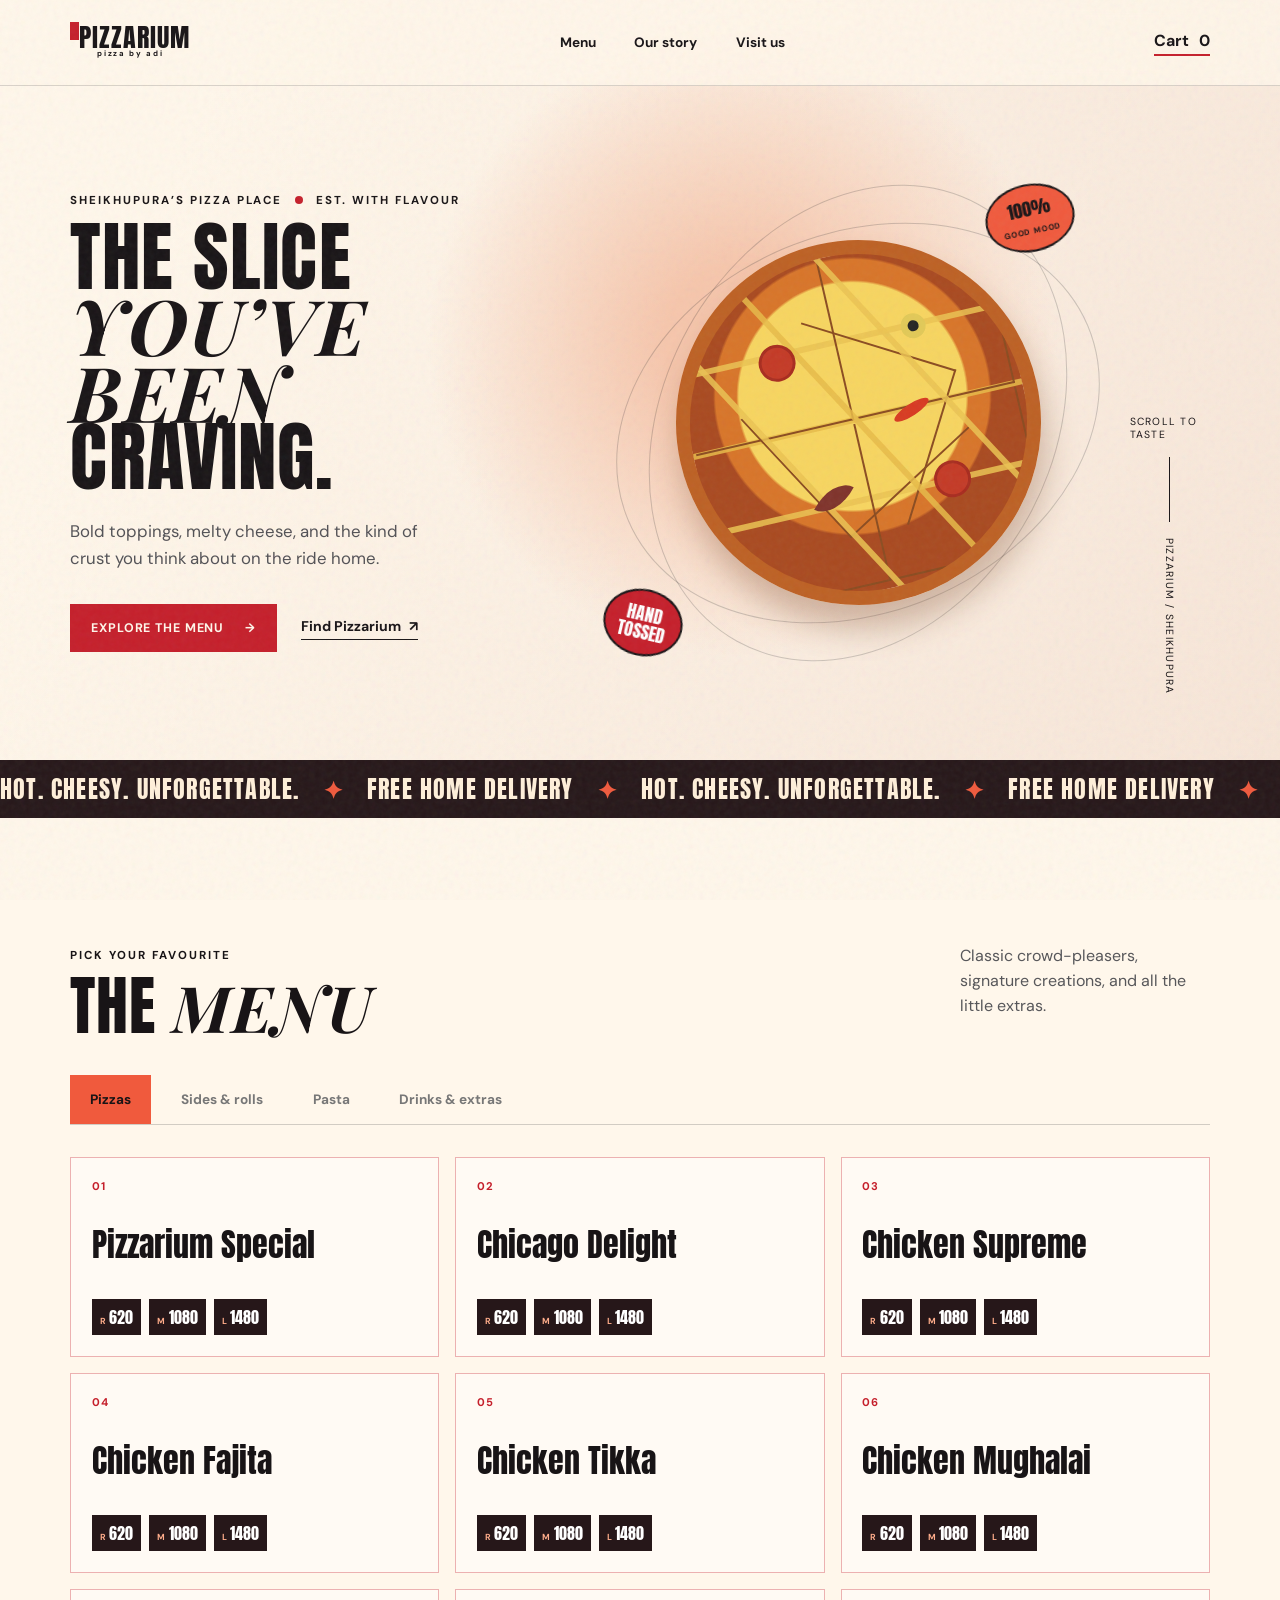
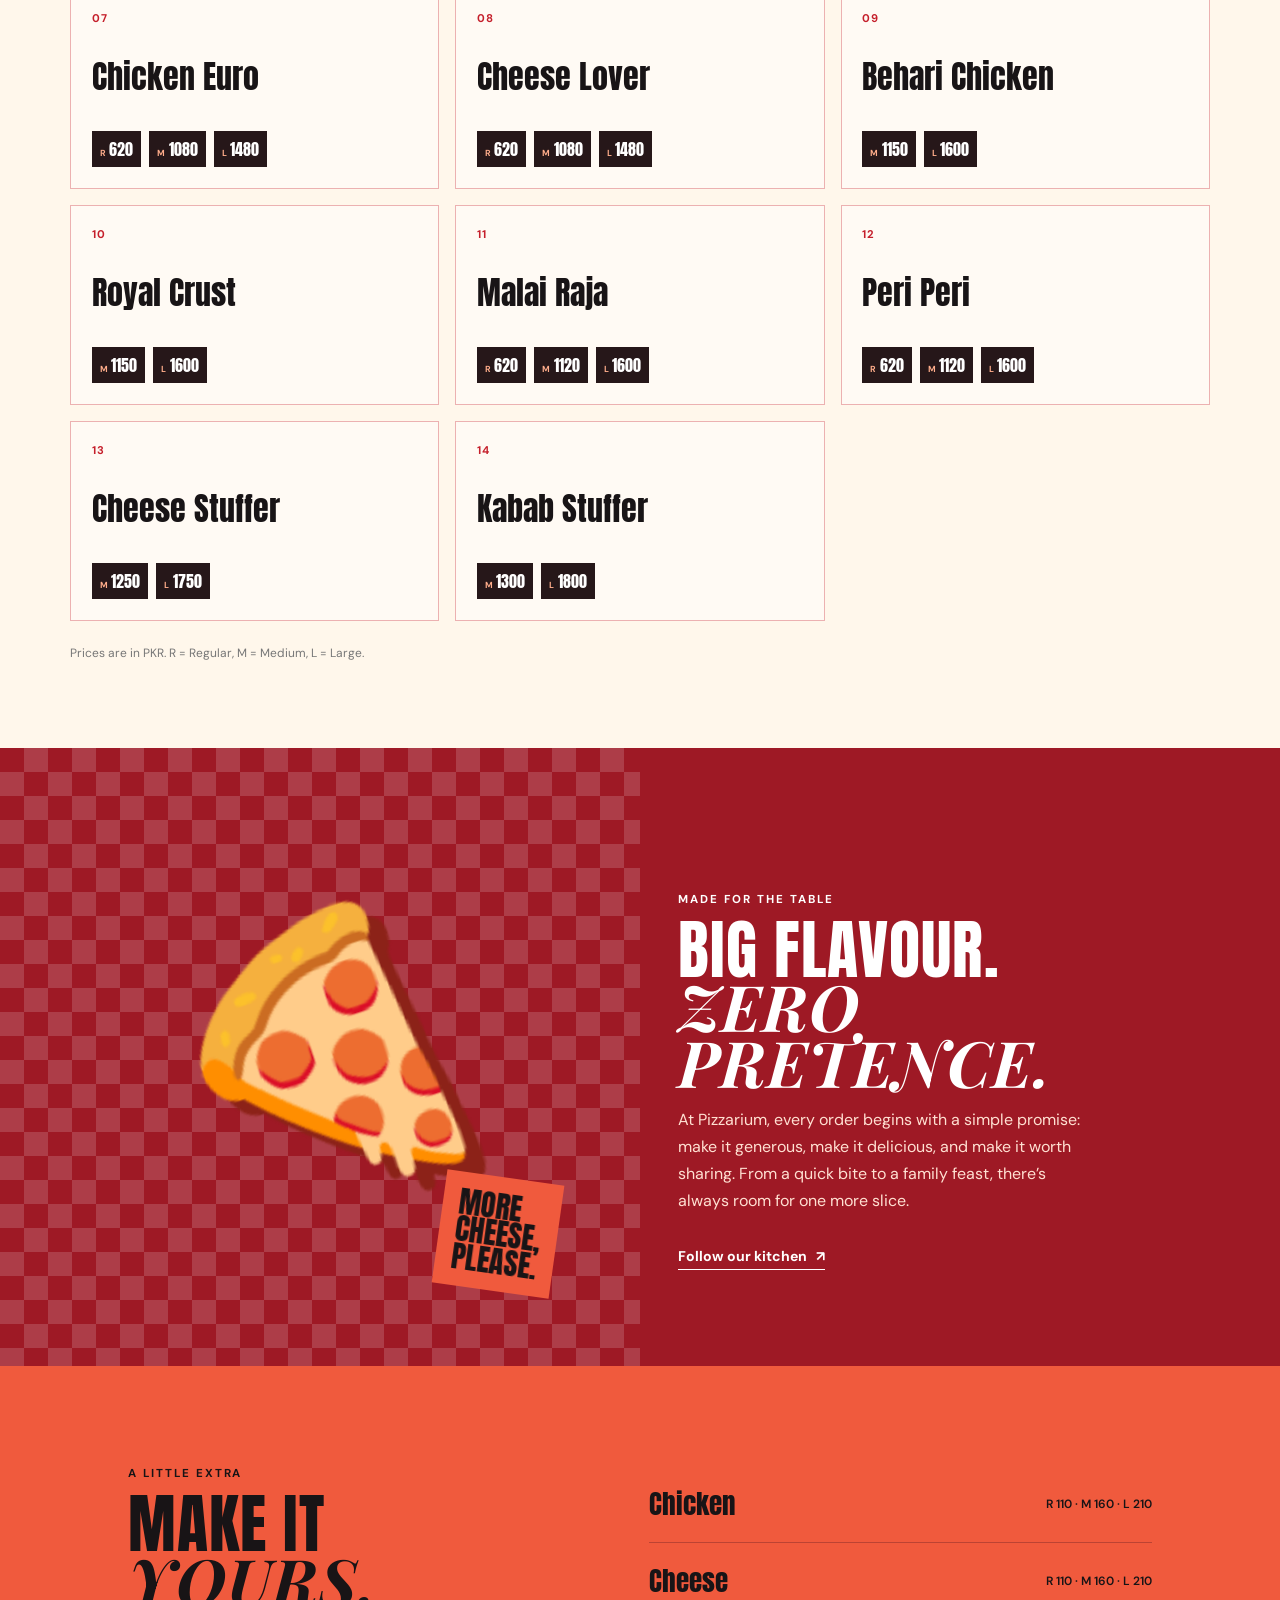
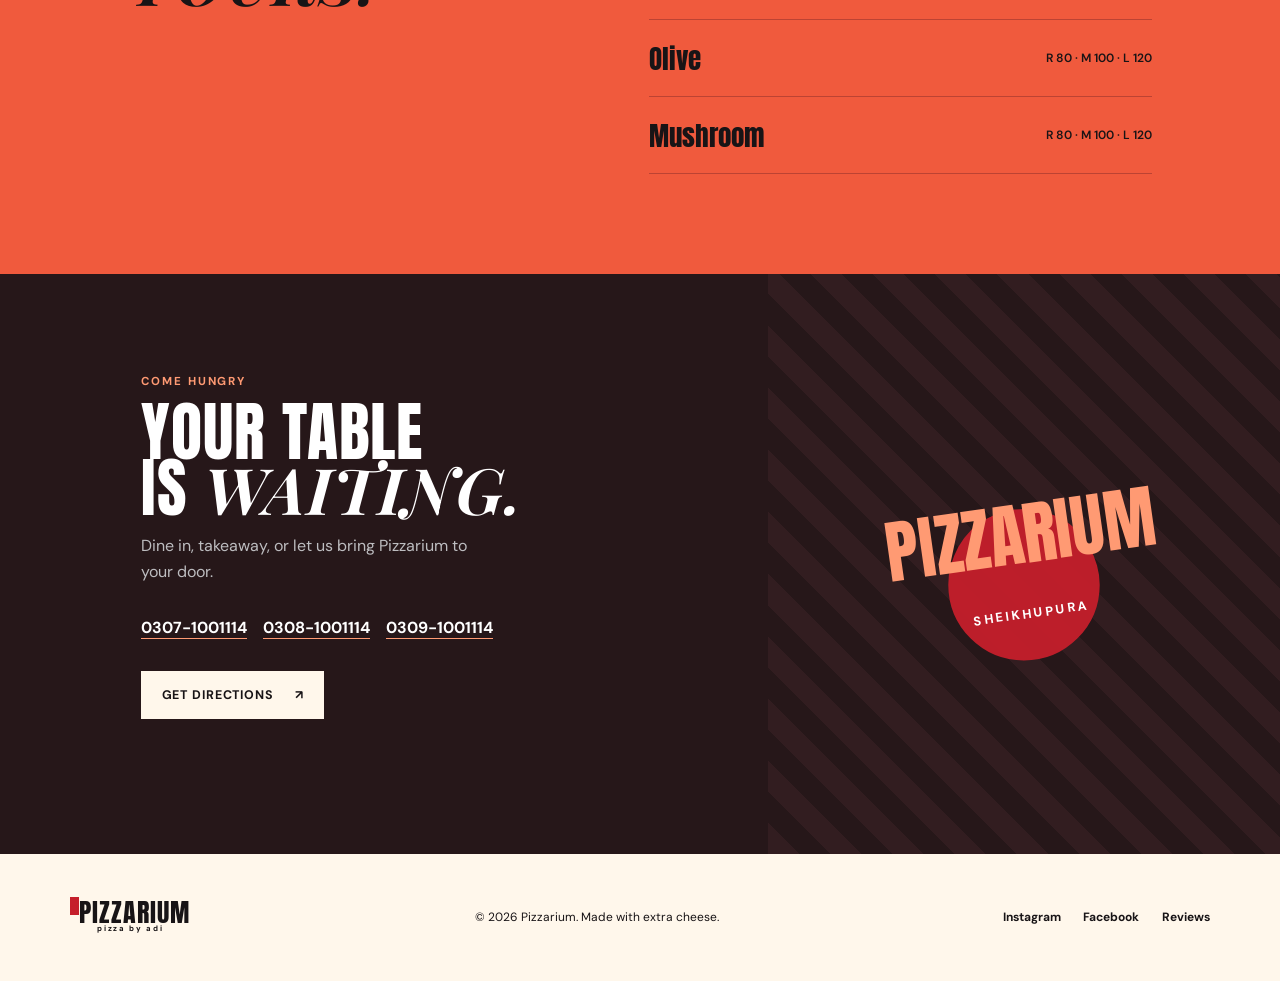
==== commit e39634b3: "Add files via upload" ====
--- a/index.html
+++ b/index.html
@@ -11,6 +11,8 @@
     <link rel="stylesheet" href="styles.css" />
     <link rel="stylesheet" href="overrides.css" />
     <link rel="stylesheet" href="luxury.css" />
+    <link rel="stylesheet" href="red-theme.css" />
+    <link rel="stylesheet" href="mobile.css" />
   </head>
   <body>
     <div class="site-noise"></div>
@@ -67,7 +69,7 @@
         <h2 id="modalTitle">Pizzarium Special</h2>
         <p class="modal-description">Freshly prepared with generous toppings and Pizzarium’s signature flavour.</p>
         <div class="modal-prices" id="modalPrices"></div>
-        <div class="modal-actions"><label>Quantity <select id="modalQty" aria-label="Item quantity"><option>1</option><option>2</option><option>3</option><option>4</option><option>5</option></select></label><button class="button modal-order" id="modalOrder" type="button">Add to cart <span>+</span></button></div>
+        <div class="modal-actions"><label>Size <select id="modalSize" aria-label="Choose pizza size"></select></label><label>Quantity <select id="modalQty" aria-label="Item quantity"><option>1</option><option>2</option><option>3</option><option>4</option><option>5</option></select></label><button class="button modal-order" id="modalOrder" type="button">Add to cart <span>+</span></button></div>
         <p class="modal-footnote">Choose delivery or pickup at checkout. Your order will be confirmed by Pizzarium.</p>
       </div>
     </div>
--- a/red-theme.css
+++ b/red-theme.css
@@ -0,0 +1,3 @@
+/* Pizzarium signature palette: tomato red, charcoal, and warm cream */
+:root { --cream:#fff7eb; --ink:#181416; --red:#c51f2b; --yellow:#f05a3d; --green:#7f332b; }
+body { background:#fff7eb; }.header { background:rgba(255,247,235,.82); }.brand-dot,.eyebrow i { color:#c51f2b; background:#c51f2b; }.hero { background:radial-gradient(circle at 58% 45%,#f6c6ac 0 9%,transparent 37%),linear-gradient(115deg,#fff7eb 15%,#f7e6d8 100%); }.button-red,.modal-order { background:#c51f2b; color:#fff7eb; }.button:hover { box-shadow:5px 6px 0 #f05a3d; }.ticker { background:#261719; color:#fff0da; }.ticker b { color:#f05a3d; }.menu-card { background:#fffaf4; border-color:#c51f2b55; }.menu-card:hover { background:#fce3d7; }.menu-card:after,.card-number { color:#c51f2b; }.price { background:#261719; }.price small { color:#ffad8b; }.story { background:#9e1925; }.story-note,.specials { background:#f05a3d; }.story-copy p:not(.eyebrow) { color:#ffe0d2; }.topping-list>div { border-color:#8f302c88; }.visit { background:#261719; }.visit .eyebrow,.visit-art p { color:#ff9a73; }.visit-art { background:repeating-linear-gradient(45deg,#321d20 0 22px,#261719 22px 44px); }.map-pin { color:#c51f2b; }.contact-links a { border-color:#ff9a73; }.review-link { color:#ff9a73; border-color:#ff9a73; }.modal-content { background:linear-gradient(135deg,#321b1e,#1c1415); border-color:#f05a3d; }.modal-content:before { border-color:#f05a3d55; }.modal-close,.modal-content .eyebrow,.modal-mark { color:#ff9a73; }.modal-prices span { border-color:#f05a3d; color:#ffb394; }.cart-panel,.checkout-panel { border-color:#c51f2b66; }.checkout { background:linear-gradient(115deg,#fff7eb,#f7e0d2); }.panel-heading { border-color:#c51f2b66; }.fulfilment-option { border-color:#c51f2b88; }.fulfilment-option.active { background:#261719; }.qty-controls button { border-color:#c51f2b; }input,textarea { outline-color:#c51f2b; }.cart-header { background:#fff7eb; }
--- a/mobile.css
+++ b/mobile.css
@@ -0,0 +1,2 @@
+@media (max-width:800px){.header{position:sticky;top:0;z-index:30}.header .brand{font-size:1.38rem}.order-link{display:block;font-size:.78rem}.cart-count{display:inline-grid;place-items:center;min-width:19px;height:19px;border-radius:50%;background:var(--red);color:white;font-size:.64rem}.hero{padding-top:4rem}.hero-copy{padding-top:1.5rem}.hero-actions{align-items:flex-start;flex-direction:column;gap:1.1rem}.pizza-stage{margin-top:.6rem}.stamp-top{right:1%}.stamp-bottom{left:1%}.section-heading h2,.story h2,.specials h2,.visit h2{font-size:2.85rem}.menu-tabs{gap:.35rem;padding-bottom:.4rem}.menu-tabs button{padding:.75rem .85rem;font-size:.76rem}.menu-card{min-height:170px;padding:1rem}.menu-card h3{font-size:1.65rem}.menu-card:after{display:none}.story-copy{padding:3.8rem 8vw}.contact-links{flex-direction:column;gap:.65rem}.visit-actions{align-items:flex-start;flex-direction:column}.button{min-height:48px}.modal-content{max-height:calc(100dvh - 2rem);overflow-y:auto;padding:3rem 1.35rem 1.6rem}.modal-content h2{font-size:2.65rem}.modal-actions{display:grid;grid-template-columns:1fr 1fr;gap:.65rem}.modal-actions label{display:grid;gap:.35rem;font-size:.66rem;font-weight:700;text-transform:uppercase;letter-spacing:.08em;text-align:left}.modal-actions select{min-width:0;width:100%;border:1px solid #f05a3d;background:#fff7eb;color:#181416;padding:.75rem .45rem;font:600 .82rem 'DM Sans'}.modal-actions .modal-order{grid-column:1/-1;justify-content:center}}
+@media (max-width:480px){.header{padding:0 5vw}.header .brand small{font-size:.42rem}.menu-toggle{font-size:1.2rem}.hero h1{font-size:2.75rem}.pizza-stage{height:355px}.pizza{width:235px;height:235px;border-width:10px}.orbit{width:300px;height:230px}.orbit-two{width:245px;height:310px}.stamp{font-size:.85rem;padding:10px}.menu-grid{gap:.7rem}.price{font-size:.85rem}.story-art{min-height:285px}.story-pizza{font-size:10.5rem}.story-note{bottom:8%;right:7%}.visit-content{padding:55px 7vw}.visit-art{min-height:245px}.visit-art p{font-size:2.7rem}.checkout-title{margin-bottom:2.4rem}.checkout-title h1{font-size:3.1rem}.cart-item{gap:.5rem}.cart-item h3{font-size:1.1rem}.cart-side b{font-size:.88rem}}
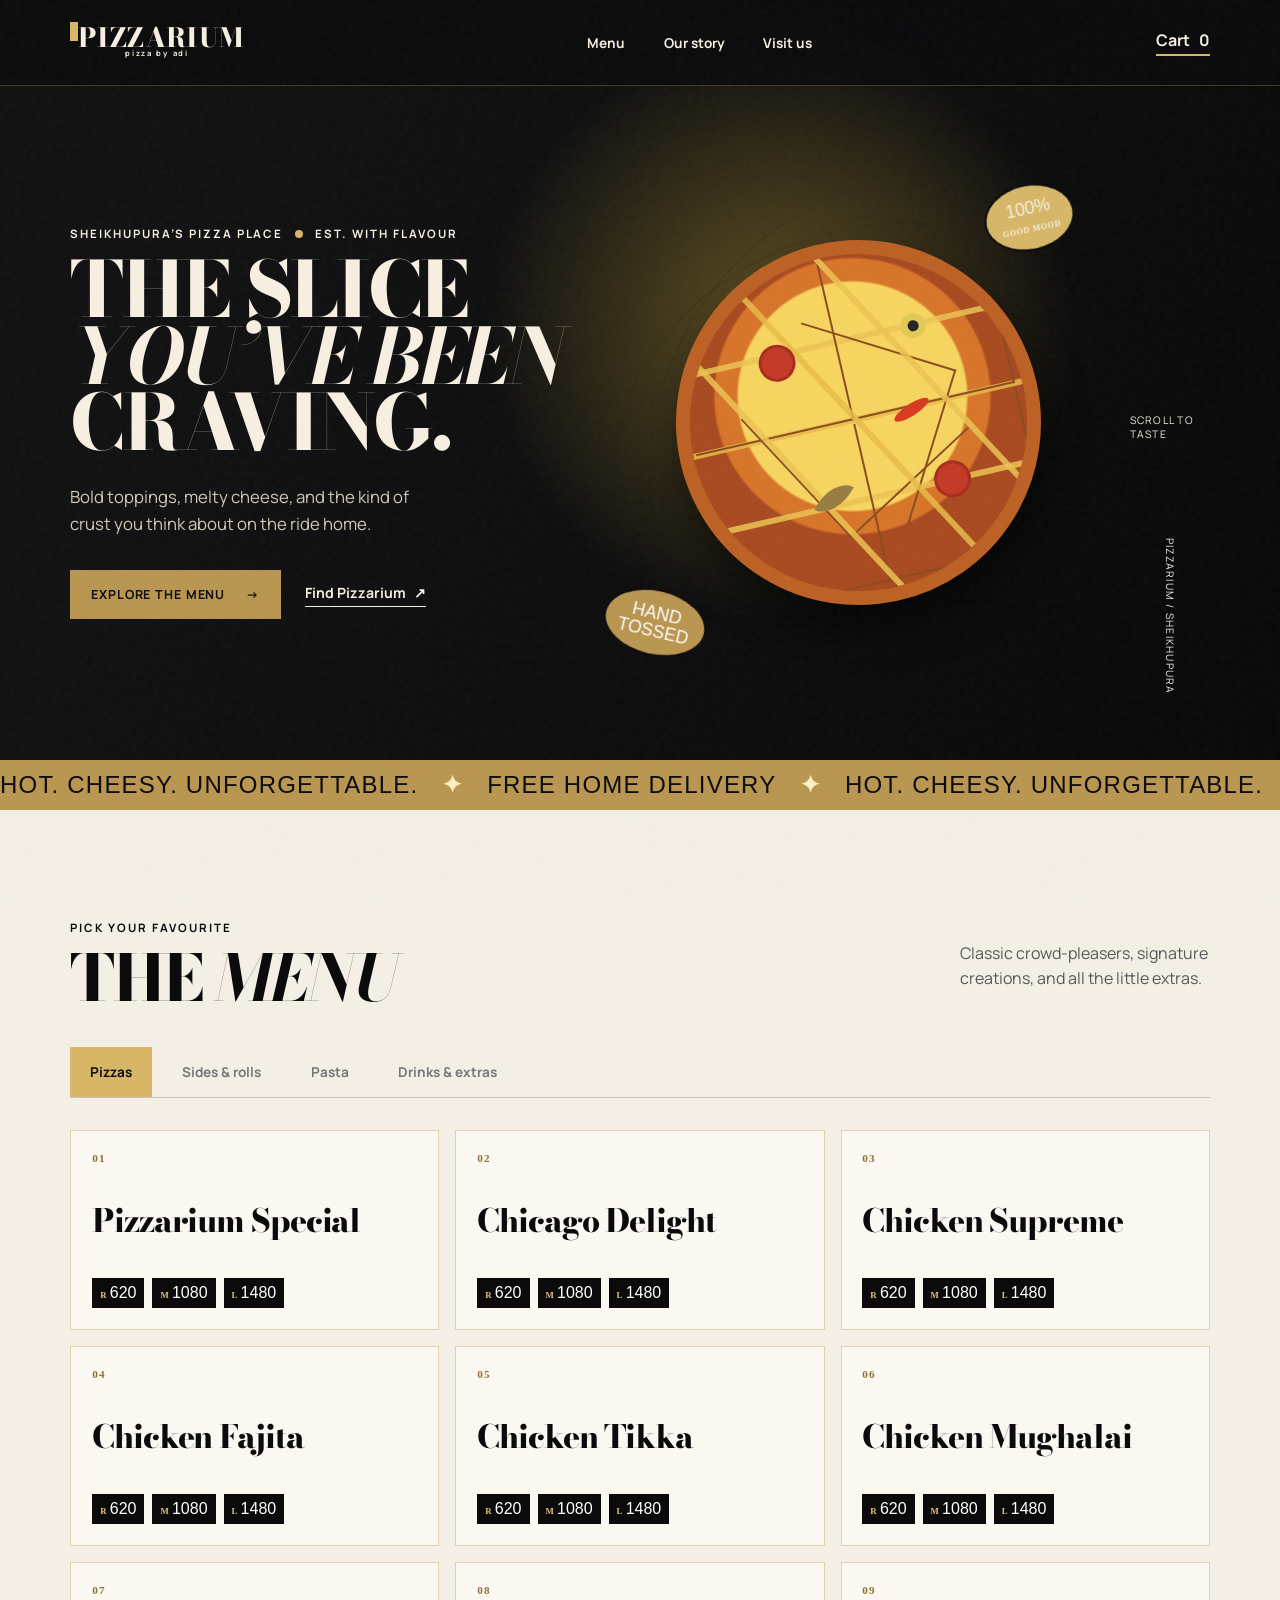
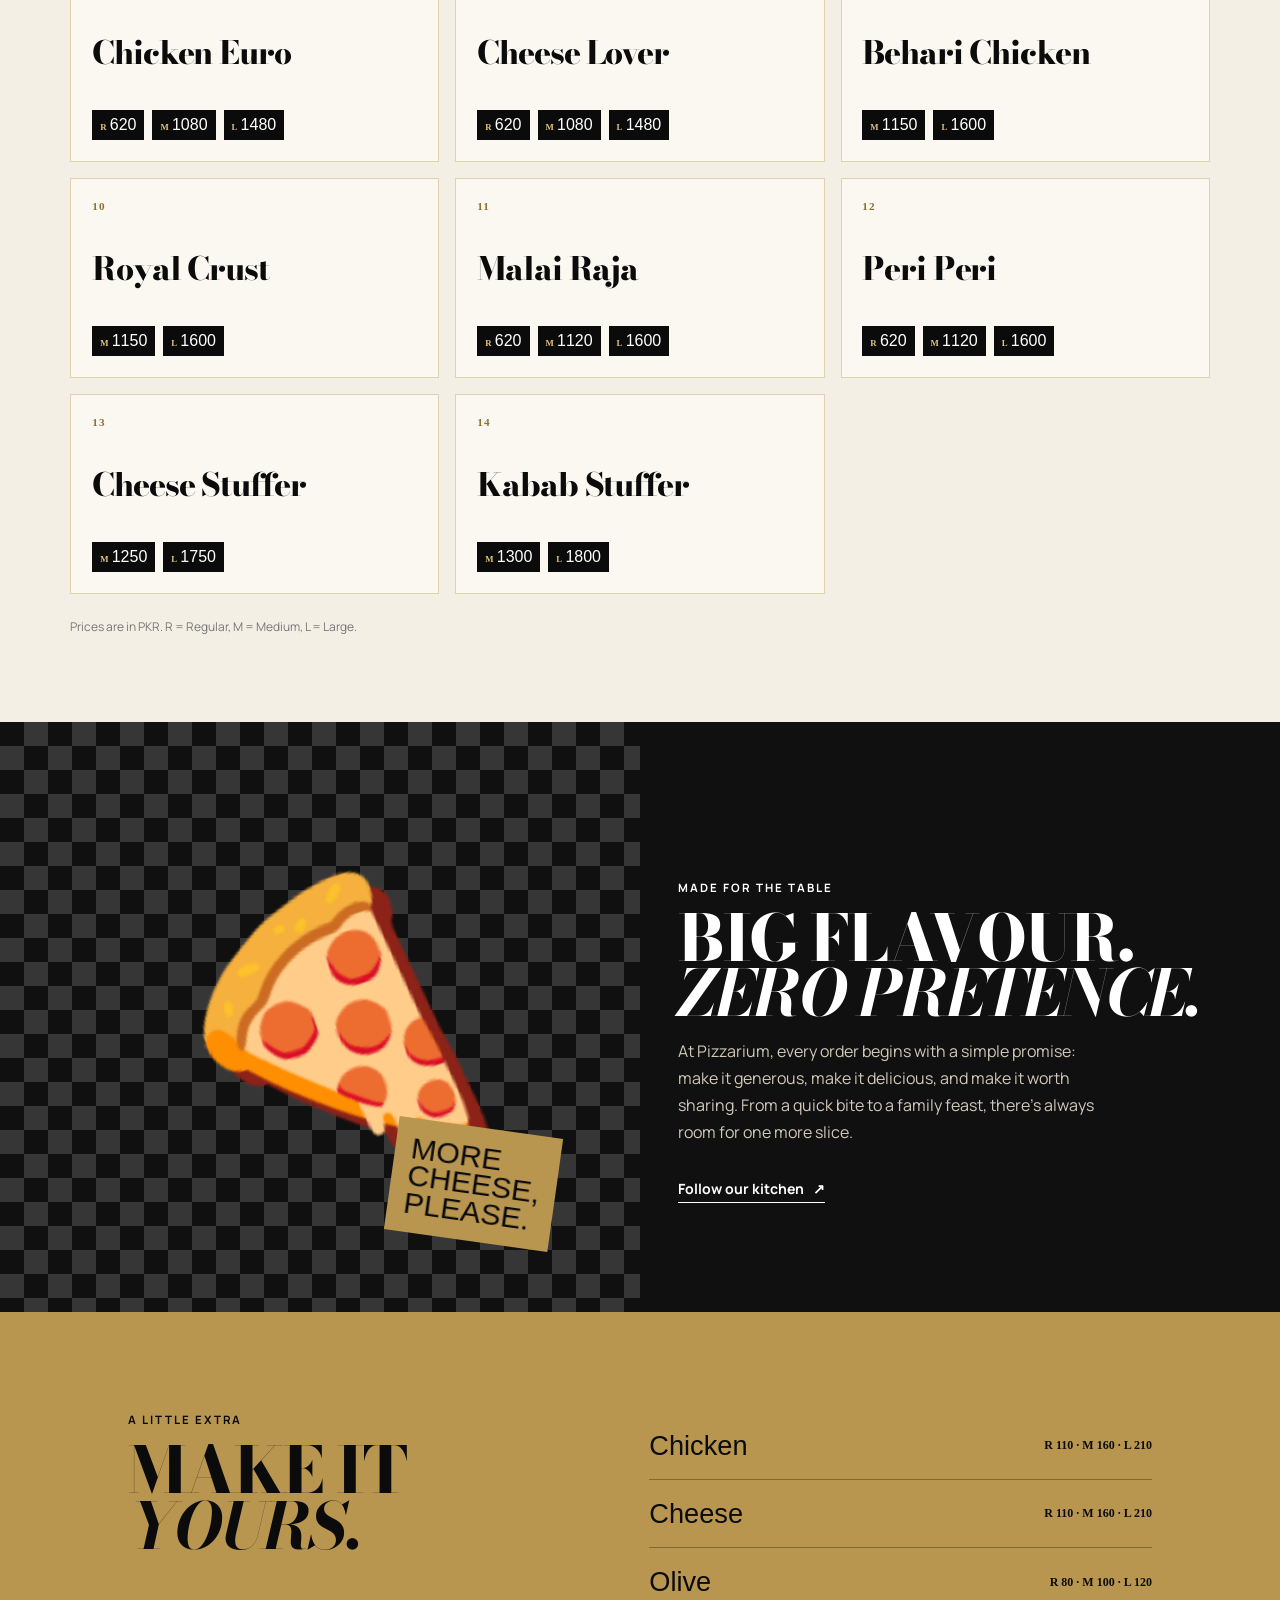
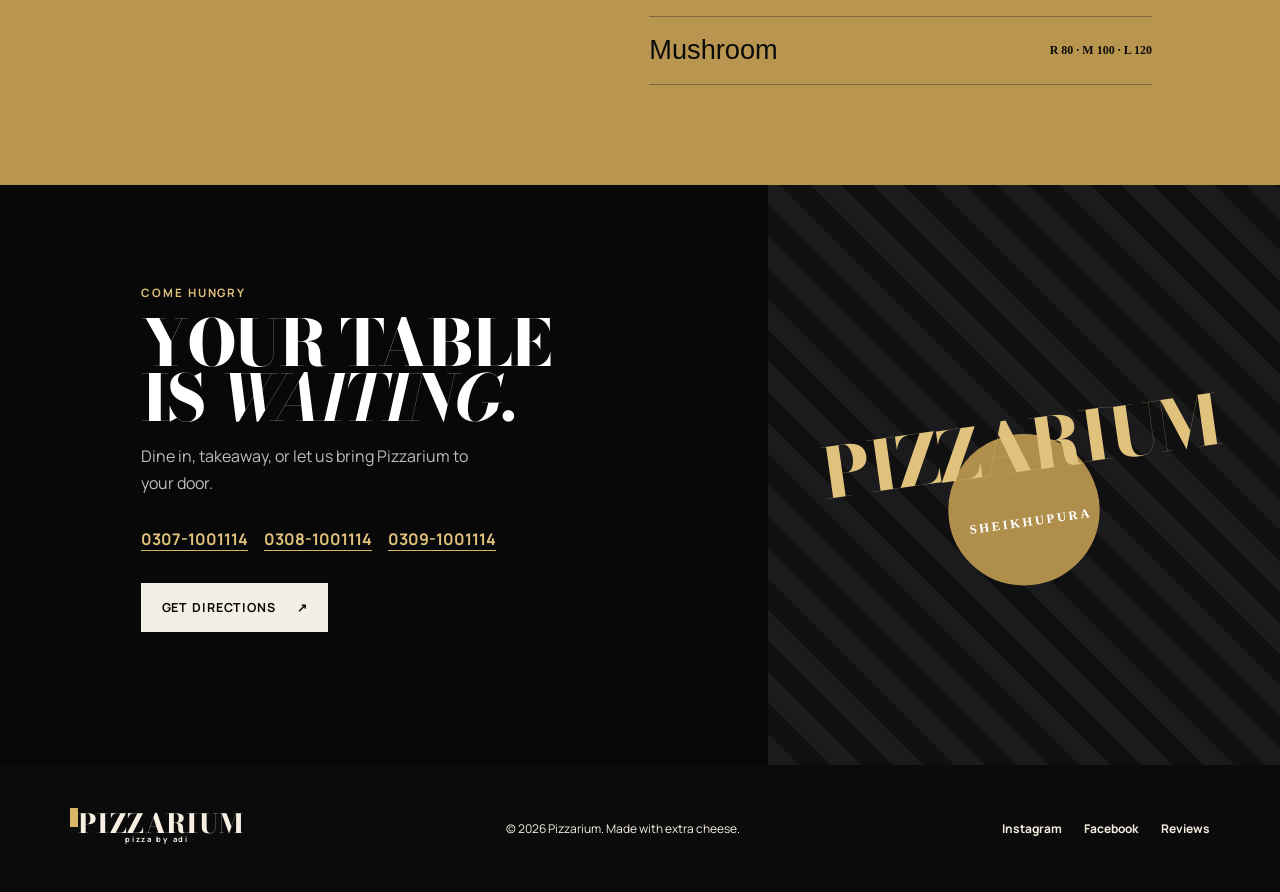
==== commit 08ce1850: "Add files via upload" ====
--- a/index.html
+++ b/index.html
@@ -7,12 +7,13 @@
     <title>Pizzarium | Pizza by Adi</title>
     <link rel="preconnect" href="https://fonts.googleapis.com" />
     <link rel="preconnect" href="https://fonts.gstatic.com" crossorigin />
-    <link href="https://fonts.googleapis.com/css2?family=Anton&family=DM+Sans:wght@400;500;600;700&family=Playfair+Display:ital,wght@0,700;0,800;1,700&display=swap" rel="stylesheet" />
+    <link href="https://fonts.googleapis.com/css2?family=Bodoni+Moda:opsz,wght@6..96,400;6..96,600;6..96,700;6..96,800;6..96,900&family=Manrope:wght@400;500;600;700;800&display=swap" rel="stylesheet" />
     <link rel="stylesheet" href="styles.css" />
     <link rel="stylesheet" href="overrides.css" />
     <link rel="stylesheet" href="luxury.css" />
     <link rel="stylesheet" href="red-theme.css" />
     <link rel="stylesheet" href="mobile.css" />
+    <link rel="stylesheet" href="gold-black.css" />
   </head>
   <body>
     <div class="site-noise"></div>
--- a/gold-black.css
+++ b/gold-black.css
@@ -0,0 +1,2 @@
+/* Final premium palette: antique gold, black and soft ivory */
+:root{--cream:#f4efe5;--ink:#0b0b0c;--red:#b99650;--yellow:#d7b767;--green:#977d42}body{font-family:Manrope,Arial,sans-serif;background:#0b0b0c;color:#f7f0e2}.site-noise{opacity:.07}.header{background:rgba(11,11,12,.86);border-color:#d7b76744;color:#f7f0e2}.brand{font-family:'Bodoni Moda',serif;font-weight:800;letter-spacing:.015em}.brand small{font-family:Manrope,Arial,sans-serif;font-weight:700}.brand-dot,.eyebrow i{color:#d7b767;background:#d7b767}.nav,.order-link,.button,.text-link,.eyebrow,.menu-tabs button,.contact-links a,footer{font-family:Manrope,Arial,sans-serif}.nav a:hover,.text-link:hover{color:#d7b767}.order-link{border-color:#d7b767}.hero{background:radial-gradient(circle at 61% 43%,#4f421d 0 7%,transparent 33%),linear-gradient(115deg,#111112 20%,#080809 100%);color:#f7f0e2}.intro{color:#d1c9b9}.hero h1,h2,.section-heading h2,.story h2,.specials h2,.visit h2,.menu-card h3,.visit-art p,.modal-content h2,.checkout-title h1,.cart-panel h2,.checkout-panel h2{font-family:'Bodoni Moda',serif;font-weight:800;letter-spacing:-.035em}.hero h1 em,h2 em{font-family:'Bodoni Moda',serif;font-style:italic}.button-red,.modal-order{background:#b99650;color:#0b0b0c}.button:hover{box-shadow:5px 6px 0 #d7b767}.pizza{box-shadow:0 24px 40px #0009}.ticker{background:#b99650;color:#0b0b0c}.ticker b{color:#fff0c4}.menu-section{background:#f4efe5;color:#0b0b0c}.menu-card{background:#fbf8f1;border-color:#b9965066}.menu-card:hover{background:#eae0ca}.menu-card:after,.card-number{color:#8f6f2f}.price{background:#0b0b0c}.price small{color:#e4c57f}.story{background:#101011}.story-copy p:not(.eyebrow){color:#d1c9b9}.story-note,.specials{background:#b99650;color:#0b0b0c}.topping-list>div{border-color:#0b0b0c55}.visit{background:#080809}.visit .eyebrow,.visit-art p{color:#e0c27d}.visit-art{background:repeating-linear-gradient(45deg,#1b1b1d 0 22px,#101011 22px 44px)}.map-pin{color:#b99650}.contact-links a,.review-link{border-color:#d7b767;color:#e0c27d}.modal-content{background:linear-gradient(145deg,#1b1a18,#080809);border-color:#d7b767}.modal-content:before{border-color:#d7b76755}.modal-close,.modal-content .eyebrow,.modal-mark{color:#e0c27d}.modal-prices span{border-color:#d7b767;color:#e0c27d}.modal-actions{display:grid;grid-template-columns:1fr 1fr auto;gap:.75rem;align-items:end;margin-top:.4rem}.modal-actions label{display:grid;gap:.42rem;text-align:left;font-size:.63rem;font-weight:800;text-transform:uppercase;letter-spacing:.12em;color:#dfd4c3}.modal-actions select{appearance:none;width:100%;min-width:112px;padding:.82rem 2rem .82rem .8rem;color:#f7f0e2;background:#141315 url("data:image/svg+xml,%3Csvg xmlns='http://www.w3.org/2000/svg' viewBox='0 0 20 20'%3E%3Cpath fill='%23d7b767' d='m5 7 5 5 5-5z'/%3E%3C/svg%3E") no-repeat right .65rem center/1rem;border:1px solid #d7b76788;border-radius:0;font:700 .78rem Manrope,Arial,sans-serif;cursor:pointer;transition:border-color .2s,box-shadow .2s}.modal-actions select:hover,.modal-actions select:focus{outline:0;border-color:#e7cb88;box-shadow:0 0 0 3px #d7b76722}.modal-actions .modal-order{min-height:43px;white-space:nowrap;justify-content:center}.checkout{background:linear-gradient(115deg,#151515,#090909);color:#f7f0e2}.checkout-title>p:last-child{color:#c8bdab}.cart-panel,.checkout-panel{background:#141315;border-color:#b9965066}.panel-heading{border-color:#b9965066}.cart-item{border-color:#b9965033}.cart-item p,.empty-cart{color:#bfb4a4}.fulfilment-option{border-color:#b9965088}.fulfilment-option.active{background:#b99650;color:#0b0b0c}input,textarea{background:#0b0b0c;border-color:#b9965088;color:#f7f0e2;outline-color:#d7b767}.cart-header{background:#0b0b0c}.qty-controls button{border-color:#d7b767;color:#f7f0e2;background:#0b0b0c}.checkout footer{background:#0b0b0c}@media(max-width:800px){.header{background:rgba(11,11,12,.94)}.nav.mobile-open{background:#0b0b0c;border-color:#d7b76744}.modal-actions{grid-template-columns:1fr 1fr}.modal-actions .modal-order{grid-column:1/-1}.modal-actions select{padding:.8rem .65rem}.cart-count{background:#d7b767;color:#0b0b0c}}
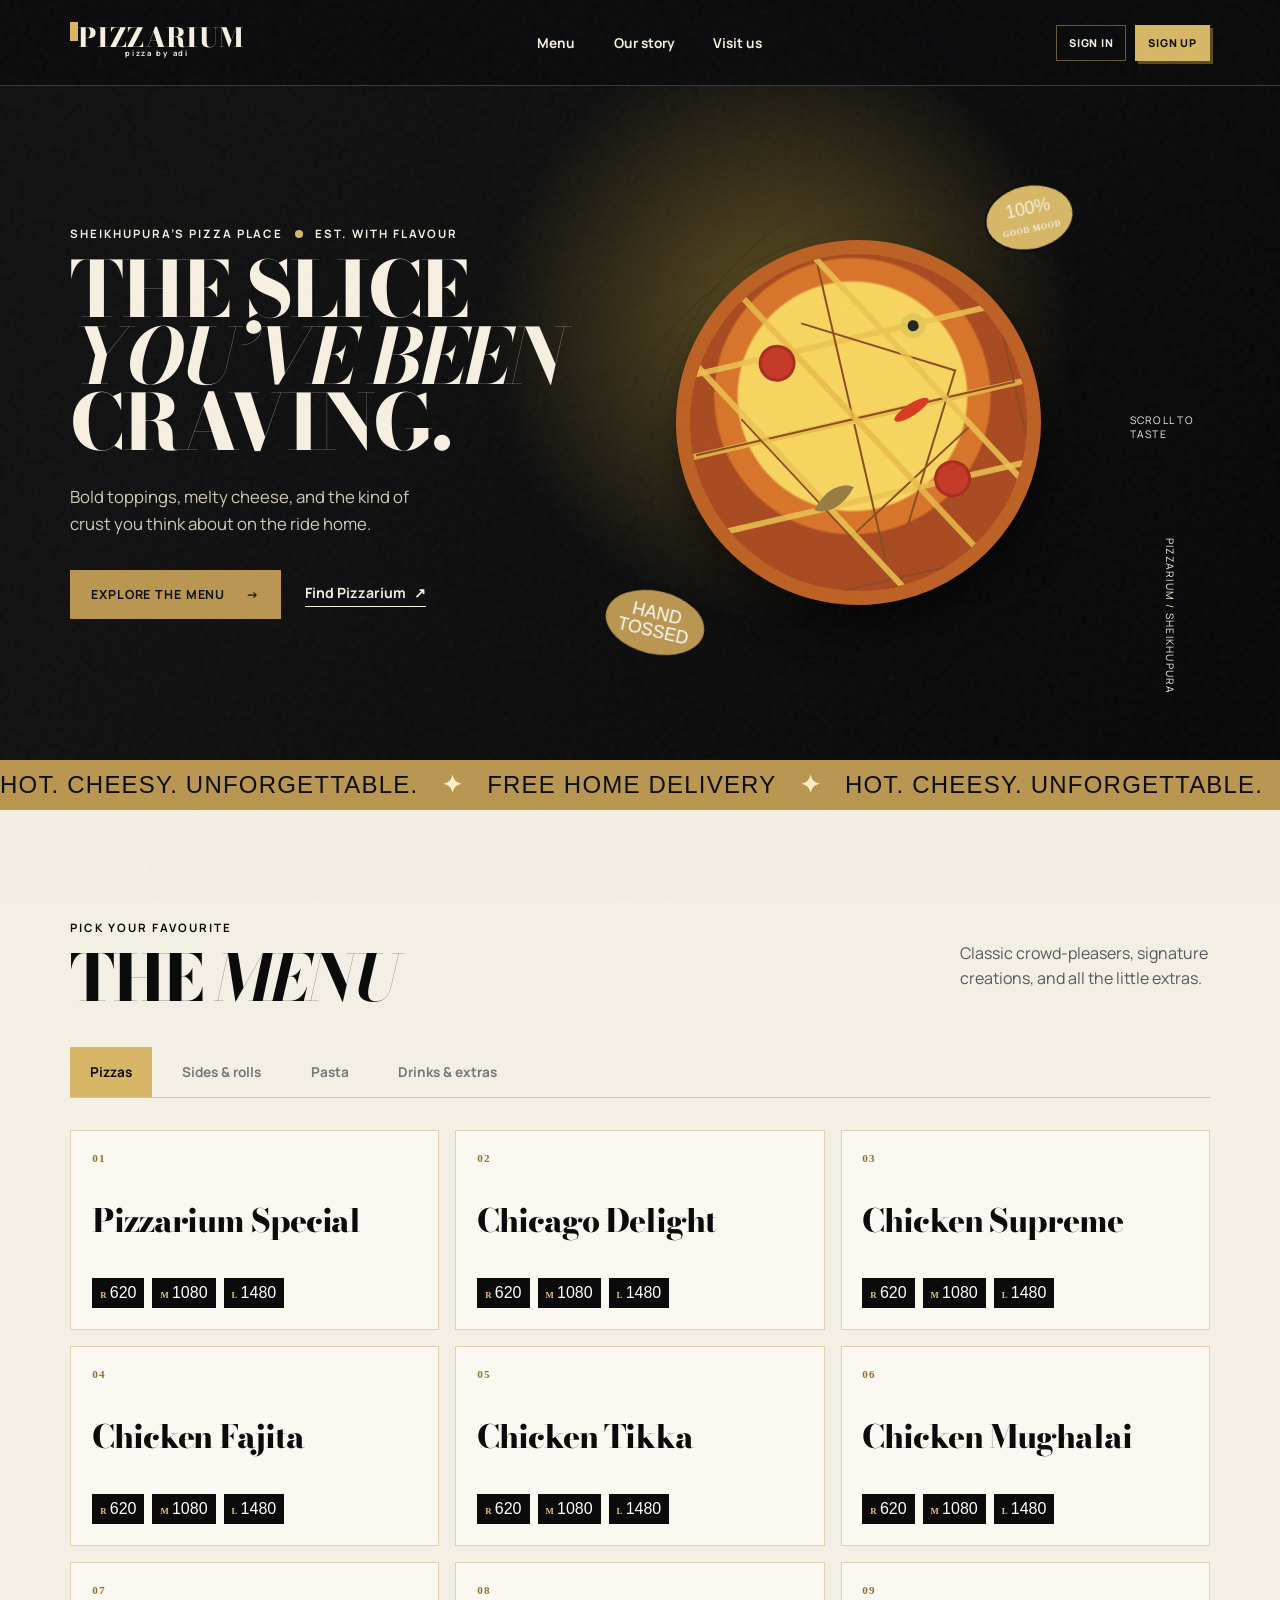
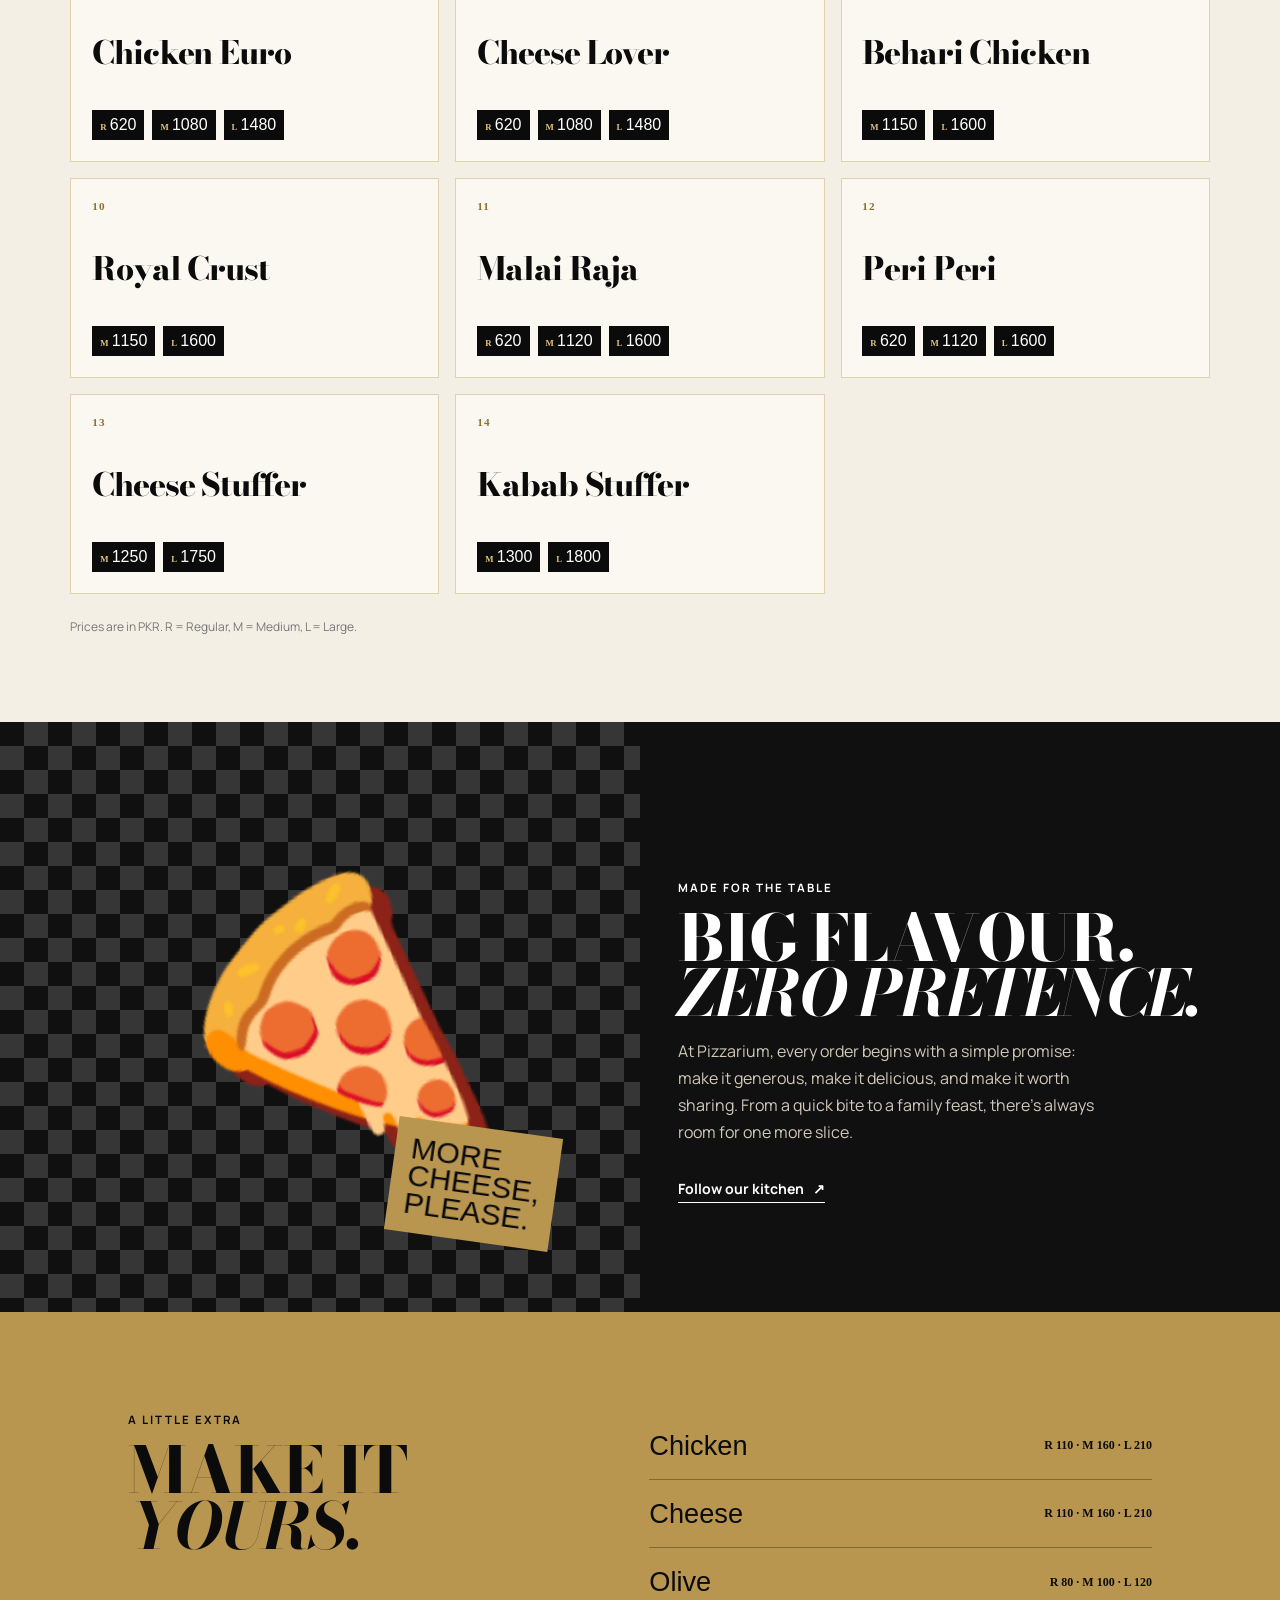
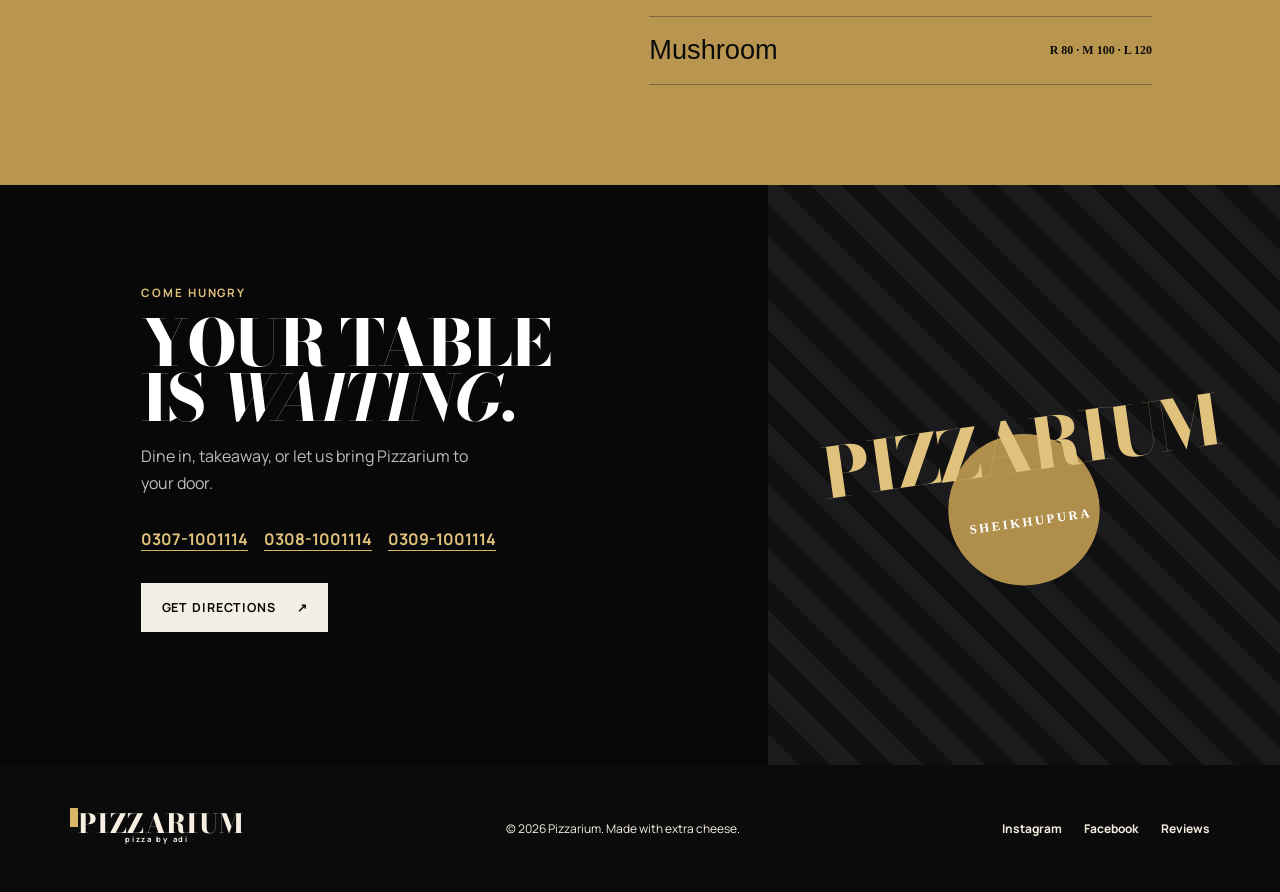
==== commit d8043493: "Add files via upload" ====
--- a/index.html
+++ b/index.html
@@ -74,6 +74,7 @@
         <p class="modal-footnote">Choose delivery or pickup at checkout. Your order will be confirmed by Pizzarium.</p>
       </div>
     </div>
+    <script src="auth.js"></script>
     <script src="script.js"></script>
   </body>
 </html>
--- a/styles.css
+++ b/styles.css
@@ -1 +1,870 @@
-:root{--cream:#f6f0df;--ink:#1f2024;--red:#df3b28;--yellow:#f4d94b;--green:#78934a;--orange:#f47c31}*{box-sizing:border-box}html{scroll-behavior:smooth}body{margin:0;background:var(--cream);color:var(--ink);font-family:'DM Sans',sans-serif;overflow-x:hidden}.site-noise{position:fixed;inset:0;pointer-events:none;opacity:.12;z-index:10;background-image:url("data:image/svg+xml,%3Csvg viewBox='0 0 180 180' xmlns='http://www.w3.org/2000/svg'%3E%3Cfilter id='n'%3E%3CfeTurbulence type='fractalNoise' baseFrequency='.9' numOctaves='4' stitchTiles='stitch'/%3E%3C/filter%3E%3Crect width='100%25' height='100%25' filter='url(%23n)' opacity='.5'/%3E%3C/svg%3E")}a{color:inherit;text-decoration:none}.header{height:86px;display:flex;align-items:center;justify-content:space-between;padding:0 5.5vw;border-bottom:1px solid #1f20242b;position:absolute;top:0;width:100%;z-index:4}.brand{font-family:Anton,sans-serif;font-size:1.65rem;letter-spacing:.04em;line-height:.8;position:relative}.brand small{font:700 .48rem 'DM Sans';display:block;letter-spacing:.22em;text-align:center}.brand-dot{color:var(--red);font-size:.75rem;vertical-align:top}.nav{display:flex;gap:2.4rem;font-weight:700;font-size:.85rem}.nav a{transition:color .2s}.nav a:hover,.text-link:hover{color:var(--red)}.order-link{font-weight:700;border-bottom:2px solid var(--red);padding-bottom:3px}.order-link span,.text-link span{margin-left:.35rem}.menu-toggle{display:none;background:none;border:0;font-size:1.4rem}.hero{min-height:760px;padding:150px 5.5vw 65px;display:grid;grid-template-columns:1fr 1.05fr 80px;align-items:center;background:radial-gradient(circle at 58% 45%,#f8e796 0 12%,transparent 35%)}.eyebrow{font-size:.72rem;font-weight:700;text-transform:uppercase;letter-spacing:.17em;margin:0 0 1rem}.eyebrow i{display:inline-block;background:var(--red);width:8px;height:8px;border-radius:50%;margin:0 .5rem}.hero h1,h2{font:4.8rem/.87 Anton,sans-serif;letter-spacing:.015em;margin:.2rem 0 1.7rem}.hero h1 em,h2 em{font-family:'Playfair Display',serif;font-weight:700}.intro{font-size:1.05rem;line-height:1.6;max-width:360px;color:#525155}.hero-actions{display:flex;align-items:center;gap:1.5rem;margin-top:2rem}.button{display:inline-flex;align-items:center;gap:1.3rem;padding:1rem 1.3rem;font-size:.78rem;text-transform:uppercase;font-weight:700;letter-spacing:.07em;transition:transform .25s,box-shadow .25s}.button:hover{transform:translateY(-4px);box-shadow:5px 6px 0 var(--ink)}.button-red{background:var(--red);color:#fff}.button-light{background:var(--cream);color:var(--ink)}.text-link{font-weight:700;font-size:.88rem;border-bottom:1px solid currentColor;padding-bottom:.25rem;transition:color .2s}.pizza-stage{height:530px;position:relative;display:grid;place-items:center}.pizza{width:365px;height:365px;border-radius:50%;position:relative;overflow:hidden;background:radial-gradient(circle at 50% 42%,#f7d560 0 44%,#d87529 45% 53%,#a94a20 54%);border:14px solid #bd6124;box-shadow:0 24px 32px #7d472b55;transform:rotate(-13deg);animation:float 5s ease-in-out infinite}.pizza:before,.pizza:after{content:"";position:absolute;background:#e8bb49;height:6px;width:112%;left:-6%;top:48%;opacity:.85;box-shadow:0 -80px #ebc353,0 80px #ebc353}.pizza:after{transform:rotate(60deg);top:49%}.pizza-slice{position:absolute;width:48%;height:48%;border-right:2px solid #8b4c20;border-bottom:2px solid #8b4c20}.s1{left:1%;top:1%}.s2{left:50%;top:1%}.s3{left:50%;top:50%}.s4{left:1%;top:50%}.s5{left:25%;top:26%;transform:rotate(60deg)}.s6{left:25%;top:26%;transform:rotate(-60deg)}.pepperoni,.olive,.basil,.pepper{position:absolute;z-index:2}.pepperoni{width:37px;height:37px;border-radius:50%;background:#c43a26;border:3px solid #a82c1f}.p1{left:25%;top:22%}.p2{right:21%;bottom:22%}.olive{width:25px;height:25px;border-radius:50%;background:#252323;border:7px solid #e2c957}.o1{right:24%;top:22%}.basil{width:25px;height:38px;background:var(--green);border-radius:100% 0 100% 0;transform:rotate(40deg);left:34%;bottom:24%}.pepper{width:40px;height:12px;background:#d83a21;border-radius:60%;right:28%;top:48%;transform:rotate(-20deg)}.orbit{position:absolute;border:1px solid #1f202434;border-radius:50%;width:500px;height:380px;transform:rotate(-23deg)}.orbit-two{width:390px;height:500px;transform:rotate(29deg)}.stamp{position:absolute;z-index:2;background:var(--yellow);font:1.1rem/1 Anton,sans-serif;text-align:center;padding:14px;border:2px solid var(--ink);border-radius:50%;transform:rotate(-12deg)}.stamp small{font:700 .5rem 'DM Sans';letter-spacing:.1em}.stamp-top{top:5%;right:10%}.stamp-bottom{bottom:6%;left:3%;background:var(--red);color:#fff;transform:rotate(13deg)}.hero-side{height:100%;font-size:.65rem;display:flex;flex-direction:column;align-items:center;justify-content:flex-end;gap:1rem;letter-spacing:.12em;text-transform:uppercase}.vertical{writing-mode:vertical-rl}.scroll-line{height:65px;border-left:1px solid var(--ink)}.ticker{background:var(--ink);color:var(--yellow);white-space:nowrap;overflow:hidden;font:1.5rem Anton,sans-serif;letter-spacing:.05em;padding:.7rem 0}.ticker div{display:inline-block;animation:ticker 18s linear infinite}.ticker b{color:var(--red);padding:0 1rem}.menu-section{padding:110px 5.5vw 75px}.section-heading{display:flex;justify-content:space-between;align-items:end;margin-bottom:2.5rem}.section-heading h2,.story h2,.specials h2,.visit h2{font-size:4rem;margin:0}.section-heading>p{max-width:250px;line-height:1.55;color:#57575a}.menu-tabs{display:flex;gap:.6rem;border-bottom:1px solid #1f202433;margin-bottom:2rem}.menu-tabs button{font:700 .85rem 'DM Sans';border:0;background:transparent;padding:1rem 1.25rem;cursor:pointer;color:#777;transition:.2s}.menu-tabs button.active{background:var(--yellow);color:var(--ink)}.menu-grid{display:grid;grid-template-columns:repeat(3,1fr);gap:1rem}.menu-card{background:#fffaf0;padding:1.3rem;min-height:200px;display:flex;flex-direction:column;justify-content:space-between;border:1px solid #1f20241a;transition:transform .25s,background .25s;animation:cardIn .45s both}.menu-card:hover{background:var(--yellow);transform:translateY(-7px) rotate(-1deg)}.card-number{font:700 .7rem 'DM Sans';color:var(--red);letter-spacing:.1em}.menu-card h3{font:2rem/.95 Anton,sans-serif;margin:.6rem 0}.price-row{display:flex;gap:.5rem;flex-wrap:wrap}.price{background:var(--ink);color:#fff;padding:.38rem .5rem;font:1rem Anton,sans-serif}.price small{font:700 .55rem 'DM Sans';color:var(--yellow);margin-right:.2rem}.menu-note{font-size:.75rem;color:#777;margin-top:1.5rem}.story{background:var(--red);color:#fff;display:grid;grid-template-columns:1fr 1fr;min-height:590px}.story-art{position:relative;overflow:hidden;display:grid;place-items:center}.checker{position:absolute;inset:0;opacity:.16;background:conic-gradient(#fff 25%,transparent 0 50%,#fff 0 75%,transparent 0) 0 0/48px 48px}.story-pizza{font-size:16rem;filter:drop-shadow(15px 20px 0 #8c2218);transform:rotate(-18deg);z-index:1}.story-note{z-index:2;position:absolute;bottom:12%;right:13%;background:var(--yellow);color:var(--ink);font:1.9rem/.9 Anton,sans-serif;padding:1rem;transform:rotate(8deg)}.story-copy{padding:9rem 10% 6rem 6%;align-self:center}.story-copy p:not(.eyebrow){max-width:420px;line-height:1.7;color:#ffddd8}.story-copy .text-link{display:inline-block;margin-top:1rem}.specials{padding:100px 10vw;display:grid;grid-template-columns:1fr 1.2fr;gap:10%;background:var(--yellow)}.topping-list>div{display:flex;justify-content:space-between;padding:1.1rem 0;border-bottom:1px solid #1f202455;font:1.7rem Anton,sans-serif}.topping-list b{font:600 .75rem 'DM Sans';align-self:center}.visit{background:var(--ink);color:#fff;display:grid;grid-template-columns:1.2fr .8fr;min-height:580px}.visit-content{padding:100px 11vw}.visit .eyebrow{color:var(--yellow)}.visit-content>p:not(.eyebrow){color:#bdbdc0;max-width:340px;line-height:1.65}.contact-links{display:flex;gap:1rem;flex-wrap:wrap;margin:2rem 0}.contact-links a{font-weight:700;border-bottom:1px solid var(--yellow)}.visit-art{display:grid;place-items:center;position:relative;overflow:hidden;background:repeating-linear-gradient(45deg,#292a2f 0 22px,#24252a 22px 44px)}.visit-art p{font:4.3rem/.8 Anton,sans-serif;text-align:center;color:var(--yellow);z-index:1;transform:rotate(-8deg)}.visit-art small{font:700 .8rem 'DM Sans';letter-spacing:.2em;color:#fff}.map-pin{position:absolute;font-size:22rem;color:var(--red);line-height:1;opacity:.95;animation:pulse 2.5s infinite}footer{padding:2.7rem 5.5vw;display:flex;align-items:center;justify-content:space-between;font-size:.75rem}footer>div{display:flex;gap:1.4rem;font-weight:700}@keyframes float{50%{transform:rotate(-8deg) translateY(-14px)}}@keyframes ticker{to{transform:translateX(-50%)}}@keyframes pulse{50%{transform:scale(.94)}}@keyframes cardIn{from{opacity:0;transform:translateY(15px)}to{opacity:1;transform:none}}.reveal{opacity:0;transform:translateY(22px);transition:opacity .65s ease,transform .65s ease}.reveal.visible{opacity:1;transform:none}@media(max-width:800px){.header{height:72px;padding:0 6vw}.nav,.order-link{display:none}.menu-toggle{display:block}.hero{padding:125px 6vw 35px;min-height:auto;grid-template-columns:1fr}.hero h1{font-size:3.65rem}.pizza-stage{height:420px}.pizza{width:280px;height:280px}.orbit{width:360px;height:270px}.orbit-two{width:290px;height:365px}.hero-side{display:none}.section-heading{display:block}.section-heading h2,.story h2,.specials h2,.visit h2{font-size:3.2rem}.section-heading>p{margin-top:1rem}.menu-grid{grid-template-columns:repeat(2,1fr)}.story{grid-template-columns:1fr}.story-art{min-height:340px}.story-copy{padding:4.5rem 8vw}.specials{grid-template-columns:1fr;padding:70px 8vw;gap:2rem}.visit{grid-template-columns:1fr}.visit-content{padding:70px 8vw}.visit-art{min-height:320px}.topping-list>div{font-size:1.35rem}footer{gap:1.5rem;flex-wrap:wrap}}@media(max-width:480px){.hero h1{font-size:3.05rem}.menu-section{padding:75px 6vw}.menu-tabs{overflow:auto}.menu-tabs button{white-space:nowrap}.menu-grid{grid-template-columns:1fr}.story-pizza{font-size:12rem}.story-note{font-size:1.4rem}.visit-art p{font-size:3.3rem}footer{display:block}footer p{margin:1.5rem 0}}
+:root {
+    --cream: #f6f0df;
+    --ink: #1f2024;
+    --red: #df3b28;
+    --yellow: #f4d94b;
+    --green: #78934a;
+    --orange: #f47c31
+}
+
+* {
+    box-sizing: border-box
+}
+
+html {
+    scroll-behavior: smooth
+}
+
+body {
+    margin: 0;
+    background: var(--cream);
+    color: var(--ink);
+    font-family: 'DM Sans', sans-serif;
+    overflow-x: hidden
+}
+
+.site-noise {
+    position: fixed;
+    inset: 0;
+    pointer-events: none;
+    opacity: .12;
+    z-index: 10;
+    background-image: url("data:image/svg+xml,%3Csvg viewBox='0 0 180 180' xmlns='http://www.w3.org/2000/svg'%3E%3Cfilter id='n'%3E%3CfeTurbulence type='fractalNoise' baseFrequency='.9' numOctaves='4' stitchTiles='stitch'/%3E%3C/filter%3E%3Crect width='100%25' height='100%25' filter='url(%23n)' opacity='.5'/%3E%3C/svg%3E")
+}
+
+a {
+    color: inherit;
+    text-decoration: none
+}
+
+.header {
+    height: 86px;
+    display: flex;
+    align-items: center;
+    justify-content: space-between;
+    padding: 0 5.5vw;
+    border-bottom: 1px solid #1f20242b;
+    position: absolute;
+    top: 0;
+    width: 100%;
+    z-index: 4
+}
+
+.brand {
+    font-family: Anton, sans-serif;
+    font-size: 1.65rem;
+    letter-spacing: .04em;
+    line-height: .8;
+    position: relative
+}
+
+.brand small {
+    font: 700 .48rem 'DM Sans';
+    display: block;
+    letter-spacing: .22em;
+    text-align: center
+}
+
+.brand-dot {
+    color: var(--red);
+    font-size: .75rem;
+    vertical-align: top
+}
+
+.nav {
+    display: flex;
+    gap: 2.4rem;
+    font-weight: 700;
+    font-size: .85rem
+}
+
+.nav a {
+    transition: color .2s
+}
+
+.nav a:hover,
+.text-link:hover {
+    color: var(--red)
+}
+
+.order-link {
+    font-weight: 700;
+    border-bottom: 2px solid var(--red);
+    padding-bottom: 3px
+}
+
+.order-link span,
+.text-link span {
+    margin-left: .35rem
+}
+
+.menu-toggle {
+    display: none;
+    background: none;
+    border: 0;
+    font-size: 1.4rem
+}
+
+.hero {
+    min-height: 760px;
+    padding: 150px 5.5vw 65px;
+    display: grid;
+    grid-template-columns: 1fr 1.05fr 80px;
+    align-items: center;
+    background: radial-gradient(circle at 58% 45%, #f8e796 0 12%, transparent 35%)
+}
+
+.eyebrow {
+    font-size: .72rem;
+    font-weight: 700;
+    text-transform: uppercase;
+    letter-spacing: .17em;
+    margin: 0 0 1rem
+}
+
+.eyebrow i {
+    display: inline-block;
+    background: var(--red);
+    width: 8px;
+    height: 8px;
+    border-radius: 50%;
+    margin: 0 .5rem
+}
+
+.hero h1,
+h2 {
+    font: 4.8rem/.87 Anton, sans-serif;
+    letter-spacing: .015em;
+    margin: .2rem 0 1.7rem
+}
+
+.hero h1 em,
+h2 em {
+    font-family: 'Playfair Display', serif;
+    font-weight: 700
+}
+
+.intro {
+    font-size: 1.05rem;
+    line-height: 1.6;
+    max-width: 360px;
+    color: #525155
+}
+
+.hero-actions {
+    display: flex;
+    align-items: center;
+    gap: 1.5rem;
+    margin-top: 2rem
+}
+
+.button {
+    display: inline-flex;
+    align-items: center;
+    gap: 1.3rem;
+    padding: 1rem 1.3rem;
+    font-size: .78rem;
+    text-transform: uppercase;
+    font-weight: 700;
+    letter-spacing: .07em;
+    transition: transform .25s, box-shadow .25s
+}
+
+.button:hover {
+    transform: translateY(-4px);
+    box-shadow: 5px 6px 0 var(--ink)
+}
+
+.button-red {
+    background: var(--red);
+    color: #fff
+}
+
+.button-light {
+    background: var(--cream);
+    color: var(--ink)
+}
+
+.text-link {
+    font-weight: 700;
+    font-size: .88rem;
+    border-bottom: 1px solid currentColor;
+    padding-bottom: .25rem;
+    transition: color .2s
+}
+
+.pizza-stage {
+    height: 530px;
+    position: relative;
+    display: grid;
+    place-items: center
+}
+
+.pizza {
+    width: 365px;
+    height: 365px;
+    border-radius: 50%;
+    position: relative;
+    overflow: hidden;
+    background: radial-gradient(circle at 50% 42%, #f7d560 0 44%, #d87529 45% 53%, #a94a20 54%);
+    border: 14px solid #bd6124;
+    box-shadow: 0 24px 32px #7d472b55;
+    transform: rotate(-13deg);
+    animation: float 5s ease-in-out infinite
+}
+
+.pizza:before,
+.pizza:after {
+    content: "";
+    position: absolute;
+    background: #e8bb49;
+    height: 6px;
+    width: 112%;
+    left: -6%;
+    top: 48%;
+    opacity: .85;
+    box-shadow: 0 -80px #ebc353, 0 80px #ebc353
+}
+
+.pizza:after {
+    transform: rotate(60deg);
+    top: 49%
+}
+
+.pizza-slice {
+    position: absolute;
+    width: 48%;
+    height: 48%;
+    border-right: 2px solid #8b4c20;
+    border-bottom: 2px solid #8b4c20
+}
+
+.s1 {
+    left: 1%;
+    top: 1%
+}
+
+.s2 {
+    left: 50%;
+    top: 1%
+}
+
+.s3 {
+    left: 50%;
+    top: 50%
+}
+
+.s4 {
+    left: 1%;
+    top: 50%
+}
+
+.s5 {
+    left: 25%;
+    top: 26%;
+    transform: rotate(60deg)
+}
+
+.s6 {
+    left: 25%;
+    top: 26%;
+    transform: rotate(-60deg)
+}
+
+.pepperoni,
+.olive,
+.basil,
+.pepper {
+    position: absolute;
+    z-index: 2
+}
+
+.pepperoni {
+    width: 37px;
+    height: 37px;
+    border-radius: 50%;
+    background: #c43a26;
+    border: 3px solid #a82c1f
+}
+
+.p1 {
+    left: 25%;
+    top: 22%
+}
+
+.p2 {
+    right: 21%;
+    bottom: 22%
+}
+
+.olive {
+    width: 25px;
+    height: 25px;
+    border-radius: 50%;
+    background: #252323;
+    border: 7px solid #e2c957
+}
+
+.o1 {
+    right: 24%;
+    top: 22%
+}
+
+.basil {
+    width: 25px;
+    height: 38px;
+    background: var(--green);
+    border-radius: 100% 0 100% 0;
+    transform: rotate(40deg);
+    left: 34%;
+    bottom: 24%
+}
+
+.pepper {
+    width: 40px;
+    height: 12px;
+    background: #d83a21;
+    border-radius: 60%;
+    right: 28%;
+    top: 48%;
+    transform: rotate(-20deg)
+}
+
+.orbit {
+    position: absolute;
+    border: 1px solid #1f202434;
+    border-radius: 50%;
+    width: 500px;
+    height: 380px;
+    transform: rotate(-23deg)
+}
+
+.orbit-two {
+    width: 390px;
+    height: 500px;
+    transform: rotate(29deg)
+}
+
+.stamp {
+    position: absolute;
+    z-index: 2;
+    background: var(--yellow);
+    font: 1.1rem/1 Anton, sans-serif;
+    text-align: center;
+    padding: 14px;
+    border: 2px solid var(--ink);
+    border-radius: 50%;
+    transform: rotate(-12deg)
+}
+
+.stamp small {
+    font: 700 .5rem 'DM Sans';
+    letter-spacing: .1em
+}
+
+.stamp-top {
+    top: 5%;
+    right: 10%
+}
+
+.stamp-bottom {
+    bottom: 6%;
+    left: 3%;
+    background: var(--red);
+    color: #fff;
+    transform: rotate(13deg)
+}
+
+.hero-side {
+    height: 100%;
+    font-size: .65rem;
+    display: flex;
+    flex-direction: column;
+    align-items: center;
+    justify-content: flex-end;
+    gap: 1rem;
+    letter-spacing: .12em;
+    text-transform: uppercase
+}
+
+.vertical {
+    writing-mode: vertical-rl
+}
+
+.scroll-line {
+    height: 65px;
+    border-left: 1px solid var(--ink)
+}
+
+.ticker {
+    background: var(--ink);
+    color: var(--yellow);
+    white-space: nowrap;
+    overflow: hidden;
+    font: 1.5rem Anton, sans-serif;
+    letter-spacing: .05em;
+    padding: .7rem 0
+}
+
+.ticker div {
+    display: inline-block;
+    animation: ticker 18s linear infinite
+}
+
+.ticker b {
+    color: var(--red);
+    padding: 0 1rem
+}
+
+.menu-section {
+    padding: 110px 5.5vw 75px
+}
+
+.section-heading {
+    display: flex;
+    justify-content: space-between;
+    align-items: end;
+    margin-bottom: 2.5rem
+}
+
+.section-heading h2,
+.story h2,
+.specials h2,
+.visit h2 {
+    font-size: 4rem;
+    margin: 0
+}
+
+.section-heading>p {
+    max-width: 250px;
+    line-height: 1.55;
+    color: #57575a
+}
+
+.menu-tabs {
+    display: flex;
+    gap: .6rem;
+    border-bottom: 1px solid #1f202433;
+    margin-bottom: 2rem
+}
+
+.menu-tabs button {
+    font: 700 .85rem 'DM Sans';
+    border: 0;
+    background: transparent;
+    padding: 1rem 1.25rem;
+    cursor: pointer;
+    color: #777;
+    transition: .2s
+}
+
+.menu-tabs button.active {
+    background: var(--yellow);
+    color: var(--ink)
+}
+
+.menu-grid {
+    display: grid;
+    grid-template-columns: repeat(3, 1fr);
+    gap: 1rem
+}
+
+.menu-card {
+    background: #fffaf0;
+    padding: 1.3rem;
+    min-height: 200px;
+    display: flex;
+    flex-direction: column;
+    justify-content: space-between;
+    border: 1px solid #1f20241a;
+    transition: transform .25s, background .25s;
+    animation: cardIn .45s both
+}
+
+.menu-card:hover {
+    background: var(--yellow);
+    transform: translateY(-7px) rotate(-1deg)
+}
+
+.card-number {
+    font: 700 .7rem 'DM Sans';
+    color: var(--red);
+    letter-spacing: .1em
+}
+
+.menu-card h3 {
+    font: 2rem/.95 Anton, sans-serif;
+    margin: .6rem 0
+}
+
+.price-row {
+    display: flex;
+    gap: .5rem;
+    flex-wrap: wrap
+}
+
+.price {
+    background: var(--ink);
+    color: #fff;
+    padding: .38rem .5rem;
+    font: 1rem Anton, sans-serif
+}
+
+.price small {
+    font: 700 .55rem 'DM Sans';
+    color: var(--yellow);
+    margin-right: .2rem
+}
+
+.menu-note {
+    font-size: .75rem;
+    color: #777;
+    margin-top: 1.5rem
+}
+
+.story {
+    background: var(--red);
+    color: #fff;
+    display: grid;
+    grid-template-columns: 1fr 1fr;
+    min-height: 590px
+}
+
+.story-art {
+    position: relative;
+    overflow: hidden;
+    display: grid;
+    place-items: center
+}
+
+.checker {
+    position: absolute;
+    inset: 0;
+    opacity: .16;
+    background: conic-gradient(#fff 25%, transparent 0 50%, #fff 0 75%, transparent 0) 0 0/48px 48px
+}
+
+.story-pizza {
+    font-size: 16rem;
+    filter: drop-shadow(15px 20px 0 #8c2218);
+    transform: rotate(-18deg);
+    z-index: 1
+}
+
+.story-note {
+    z-index: 2;
+    position: absolute;
+    bottom: 12%;
+    right: 13%;
+    background: var(--yellow);
+    color: var(--ink);
+    font: 1.9rem/.9 Anton, sans-serif;
+    padding: 1rem;
+    transform: rotate(8deg)
+}
+
+.story-copy {
+    padding: 9rem 10% 6rem 6%;
+    align-self: center
+}
+
+.story-copy p:not(.eyebrow) {
+    max-width: 420px;
+    line-height: 1.7;
+    color: #ffddd8
+}
+
+.story-copy .text-link {
+    display: inline-block;
+    margin-top: 1rem
+}
+
+.specials {
+    padding: 100px 10vw;
+    display: grid;
+    grid-template-columns: 1fr 1.2fr;
+    gap: 10%;
+    background: var(--yellow)
+}
+
+.topping-list>div {
+    display: flex;
+    justify-content: space-between;
+    padding: 1.1rem 0;
+    border-bottom: 1px solid #1f202455;
+    font: 1.7rem Anton, sans-serif
+}
+
+.topping-list b {
+    font: 600 .75rem 'DM Sans';
+    align-self: center
+}
+
+.visit {
+    background: var(--ink);
+    color: #fff;
+    display: grid;
+    grid-template-columns: 1.2fr .8fr;
+    min-height: 580px
+}
+
+.visit-content {
+    padding: 100px 11vw
+}
+
+.visit .eyebrow {
+    color: var(--yellow)
+}
+
+.visit-content>p:not(.eyebrow) {
+    color: #bdbdc0;
+    max-width: 340px;
+    line-height: 1.65
+}
+
+.contact-links {
+    display: flex;
+    gap: 1rem;
+    flex-wrap: wrap;
+    margin: 2rem 0
+}
+
+.contact-links a {
+    font-weight: 700;
+    border-bottom: 1px solid var(--yellow)
+}
+
+.visit-art {
+    display: grid;
+    place-items: center;
+    position: relative;
+    overflow: hidden;
+    background: repeating-linear-gradient(45deg, #292a2f 0 22px, #24252a 22px 44px)
+}
+
+.visit-art p {
+    font: 4.3rem/.8 Anton, sans-serif;
+    text-align: center;
+    color: var(--yellow);
+    z-index: 1;
+    transform: rotate(-8deg)
+}
+
+.visit-art small {
+    font: 700 .8rem 'DM Sans';
+    letter-spacing: .2em;
+    color: #fff
+}
+
+.map-pin {
+    position: absolute;
+    font-size: 22rem;
+    color: var(--red);
+    line-height: 1;
+    opacity: .95;
+    animation: pulse 2.5s infinite
+}
+
+footer {
+    padding: 2.7rem 5.5vw;
+    display: flex;
+    align-items: center;
+    justify-content: space-between;
+    font-size: .75rem
+}
+
+footer>div {
+    display: flex;
+    gap: 1.4rem;
+    font-weight: 700
+}
+
+@keyframes float {
+    50% {
+        transform: rotate(-8deg) translateY(-14px)
+    }
+}
+
+@keyframes ticker {
+    to {
+        transform: translateX(-50%)
+    }
+}
+
+@keyframes pulse {
+    50% {
+        transform: scale(.94)
+    }
+}
+
+@keyframes cardIn {
+    from {
+        opacity: 0;
+        transform: translateY(15px)
+    }
+
+    to {
+        opacity: 1;
+        transform: none
+    }
+}
+
+.reveal {
+    opacity: 0;
+    transform: translateY(22px);
+    transition: opacity .65s ease, transform .65s ease
+}
+
+.reveal.visible {
+    opacity: 1;
+    transform: none
+}
+
+@media(max-width:800px) {
+    .header {
+        height: 72px;
+        padding: 0 6vw
+    }
+
+    .nav,
+    .order-link {
+        display: none
+    }
+
+    .menu-toggle {
+        display: block
+    }
+
+    .hero {
+        padding: 125px 6vw 35px;
+        min-height: auto;
+        grid-template-columns: 1fr
+    }
+
+    .hero h1 {
+        font-size: 3.65rem
+    }
+
+    .pizza-stage {
+        height: 420px
+    }
+
+    .pizza {
+        width: 280px;
+        height: 280px
+    }
+
+    .orbit {
+        width: 360px;
+        height: 270px
+    }
+
+    .orbit-two {
+        width: 290px;
+        height: 365px
+    }
+
+    .hero-side {
+        display: none
+    }
+
+    .section-heading {
+        display: block
+    }
+
+    .section-heading h2,
+    .story h2,
+    .specials h2,
+    .visit h2 {
+        font-size: 3.2rem
+    }
+
+    .section-heading>p {
+        margin-top: 1rem
+    }
+
+    .menu-grid {
+        grid-template-columns: repeat(2, 1fr)
+    }
+
+    .story {
+        grid-template-columns: 1fr
+    }
+
+    .story-art {
+        min-height: 340px
+    }
+
+    .story-copy {
+        padding: 4.5rem 8vw
+    }
+
+    .specials {
+        grid-template-columns: 1fr;
+        padding: 70px 8vw;
+        gap: 2rem
+    }
+
+    .visit {
+        grid-template-columns: 1fr
+    }
+
+    .visit-content {
+        padding: 70px 8vw
+    }
+
+    .visit-art {
+        min-height: 320px
+    }
+
+    .topping-list>div {
+        font-size: 1.35rem
+    }
+
+    footer {
+        gap: 1.5rem;
+        flex-wrap: wrap
+    }
+}
+
+@media(max-width:480px) {
+    .hero h1 {
+        font-size: 3.05rem
+    }
+
+    .menu-section {
+        padding: 75px 6vw
+    }
+
+    .menu-tabs {
+        overflow: auto
+    }
+
+    .menu-tabs button {
+        white-space: nowrap
+    }
+
+    .menu-grid {
+        grid-template-columns: 1fr
+    }
+
+    .story-pizza {
+        font-size: 12rem
+    }
+
+    .story-note {
+        font-size: 1.4rem
+    }
+
+    .visit-art p {
+        font-size: 3.3rem
+    }
+
+    footer {
+        display: block
+    }
+
+    footer p {
+        margin: 1.5rem 0
+    }
+}
--- a/overrides.css
+++ b/overrides.css
@@ -11,4 +11,4 @@
     flex-direction: column;
     gap: 1rem;
   }
-}
+}
--- a/luxury.css
+++ b/luxury.css
@@ -1,3 +1,223 @@
-:root { --cream:#f4efe5; --ink:#131313; --red:#651d2b; --yellow:#c8a45c; --green:#667653; }
-body { background:var(--cream); }.header { background:rgba(244,239,229,.76); backdrop-filter:blur(10px); }.brand-dot,.eyebrow i { color:var(--yellow); background:var(--yellow); }.hero { background:radial-gradient(circle at 58% 45%,#e6d4a7 0 9%,transparent 37%),linear-gradient(115deg,#f4efe5 15%,#e8e0d1 100%); }.button-red { background:var(--red); }.button:hover { box-shadow:5px 6px 0 #c8a45c; }.ticker { color:#d7bd82; }.ticker b { color:#8f3040; }.menu-card { background:#fbf8f1; border-color:#c8a45c55; cursor:pointer; position:relative; }.menu-card:after { content:'View details ↗'; position:absolute; right:1.3rem; top:1.3rem; font-size:.63rem; font-weight:700; letter-spacing:.08em; color:var(--red); opacity:0; transition:opacity .2s; }.menu-card:hover:after { opacity:1; }.menu-card:hover { background:#ede4d2; }.price { background:#171717; }.price small { color:#d7bd82; }.story { background:#4d1520; }.story-note,.specials { background:#c8a45c; }.visit-art { background:repeating-linear-gradient(45deg,#1e1e1e 0 22px,#151515 22px 44px); }.visit-art p,.visit .eyebrow { color:#d7bd82; }
-.product-modal { position:fixed; inset:0; z-index:50; display:grid; place-items:center; padding:1.2rem; opacity:0; pointer-events:none; transition:opacity .25s; }.product-modal.open { opacity:1; pointer-events:auto; }.modal-backdrop { position:absolute; inset:0; background:#090707b8; backdrop-filter:blur(6px); }.modal-content { position:relative; width:min(100%,510px); padding:3.5rem 3rem 2.5rem; color:#f7f1e6; text-align:center; background:linear-gradient(135deg,#1c1b1b,#101010); border:1px solid #c8a45c; box-shadow:0 30px 80px #0008; transform:translateY(25px) scale(.97); transition:transform .3s; overflow:hidden; }.product-modal.open .modal-content { transform:none; }.modal-content:before { content:''; position:absolute; inset:10px; border:1px solid #c8a45c55; pointer-events:none; }.modal-close { position:absolute; z-index:1; right:1.2rem; top:.8rem; color:#d7bd82; background:none; border:0; cursor:pointer; font-size:2rem; line-height:1; }.modal-content .eyebrow { color:#d7bd82; }.modal-mark { color:#c8a45c; font-size:1.4rem; }.modal-content h2 { font-size:3.5rem; margin:.7rem 0 1rem; }.modal-description { color:#cfc8bb; line-height:1.6; max-width:330px; margin:0 auto 1.4rem; }.modal-prices { display:flex; justify-content:center; gap:.55rem; flex-wrap:wrap; margin-bottom:1.7rem; }.modal-prices span { border:1px solid #c8a45c; color:#e5c578; padding:.5rem .65rem; font:1rem Anton,sans-serif; }.modal-order { border:0; cursor:pointer; background:#c8a45c; color:#161616; }.modal-footnote { font-size:.67rem; line-height:1.5; color:#aaa195; margin:1.25rem 0 0; }.modal-open { overflow:hidden; }@media (max-width:480px) { .modal-content { padding:3.3rem 1.5rem 2rem; }.modal-content h2 { font-size:2.85rem; } }
+:root {
+    --cream: #f4efe5;
+    --ink: #131313;
+    --red: #651d2b;
+    --yellow: #c8a45c;
+    --green: #667653;
+}
+
+body {
+    background: var(--cream);
+}
+
+.header {
+    background: rgba(244, 239, 229, .76);
+    backdrop-filter: blur(10px);
+}
+
+.brand-dot,
+.eyebrow i {
+    color: var(--yellow);
+    background: var(--yellow);
+}
+
+.hero {
+    background: radial-gradient(circle at 58% 45%, #e6d4a7 0 9%, transparent 37%), linear-gradient(115deg, #f4efe5 15%, #e8e0d1 100%);
+}
+
+.button-red {
+    background: var(--red);
+}
+
+.button:hover {
+    box-shadow: 5px 6px 0 #c8a45c;
+}
+
+.ticker {
+    color: #d7bd82;
+}
+
+.ticker b {
+    color: #8f3040;
+}
+
+.menu-card {
+    background: #fbf8f1;
+    border-color: #c8a45c55;
+    cursor: pointer;
+    position: relative;
+}
+
+.menu-card:after {
+    content: 'View details ↗';
+    position: absolute;
+    right: 1.3rem;
+    top: 1.3rem;
+    font-size: .63rem;
+    font-weight: 700;
+    letter-spacing: .08em;
+    color: var(--red);
+    opacity: 0;
+    transition: opacity .2s;
+}
+
+.menu-card:hover:after {
+    opacity: 1;
+}
+
+.menu-card:hover {
+    background: #ede4d2;
+}
+
+.price {
+    background: #171717;
+}
+
+.price small {
+    color: #d7bd82;
+}
+
+.story {
+    background: #4d1520;
+}
+
+.story-note,
+.specials {
+    background: #c8a45c;
+}
+
+.visit-art {
+    background: repeating-linear-gradient(45deg, #1e1e1e 0 22px, #151515 22px 44px);
+}
+
+.visit-art p,
+.visit .eyebrow {
+    color: #d7bd82;
+}
+
+.product-modal {
+    position: fixed;
+    inset: 0;
+    z-index: 50;
+    display: grid;
+    place-items: center;
+    padding: 1.2rem;
+    opacity: 0;
+    pointer-events: none;
+    transition: opacity .25s;
+}
+
+.product-modal.open {
+    opacity: 1;
+    pointer-events: auto;
+}
+
+.modal-backdrop {
+    position: absolute;
+    inset: 0;
+    background: #090707b8;
+    backdrop-filter: blur(6px);
+}
+
+.modal-content {
+    position: relative;
+    width: min(100%, 510px);
+    padding: 3.5rem 3rem 2.5rem;
+    color: #f7f1e6;
+    text-align: center;
+    background: linear-gradient(135deg, #1c1b1b, #101010);
+    border: 1px solid #c8a45c;
+    box-shadow: 0 30px 80px #0008;
+    transform: translateY(25px) scale(.97);
+    transition: transform .3s;
+    overflow: hidden;
+}
+
+.product-modal.open .modal-content {
+    transform: none;
+}
+
+.modal-content:before {
+    content: '';
+    position: absolute;
+    inset: 10px;
+    border: 1px solid #c8a45c55;
+    pointer-events: none;
+}
+
+.modal-close {
+    position: absolute;
+    z-index: 1;
+    right: 1.2rem;
+    top: .8rem;
+    color: #d7bd82;
+    background: none;
+    border: 0;
+    cursor: pointer;
+    font-size: 2rem;
+    line-height: 1;
+}
+
+.modal-content .eyebrow {
+    color: #d7bd82;
+}
+
+.modal-mark {
+    color: #c8a45c;
+    font-size: 1.4rem;
+}
+
+.modal-content h2 {
+    font-size: 3.5rem;
+    margin: .7rem 0 1rem;
+}
+
+.modal-description {
+    color: #cfc8bb;
+    line-height: 1.6;
+    max-width: 330px;
+    margin: 0 auto 1.4rem;
+}
+
+.modal-prices {
+    display: flex;
+    justify-content: center;
+    gap: .55rem;
+    flex-wrap: wrap;
+    margin-bottom: 1.7rem;
+}
+
+.modal-prices span {
+    border: 1px solid #c8a45c;
+    color: #e5c578;
+    padding: .5rem .65rem;
+    font: 1rem Anton, sans-serif;
+}
+
+.modal-order {
+    border: 0;
+    cursor: pointer;
+    background: #c8a45c;
+    color: #161616;
+}
+
+.modal-footnote {
+    font-size: .67rem;
+    line-height: 1.5;
+    color: #aaa195;
+    margin: 1.25rem 0 0;
+}
+
+.modal-open {
+    overflow: hidden;
+}
+
+@media (max-width:480px) {
+    .modal-content {
+        padding: 3.3rem 1.5rem 2rem;
+    }
+
+    .modal-content h2 {
+        font-size: 2.85rem;
+    }
+}
--- a/red-theme.css
+++ b/red-theme.css
@@ -1,3 +1,164 @@
 /* Pizzarium signature palette: tomato red, charcoal, and warm cream */
-:root { --cream:#fff7eb; --ink:#181416; --red:#c51f2b; --yellow:#f05a3d; --green:#7f332b; }
-body { background:#fff7eb; }.header { background:rgba(255,247,235,.82); }.brand-dot,.eyebrow i { color:#c51f2b; background:#c51f2b; }.hero { background:radial-gradient(circle at 58% 45%,#f6c6ac 0 9%,transparent 37%),linear-gradient(115deg,#fff7eb 15%,#f7e6d8 100%); }.button-red,.modal-order { background:#c51f2b; color:#fff7eb; }.button:hover { box-shadow:5px 6px 0 #f05a3d; }.ticker { background:#261719; color:#fff0da; }.ticker b { color:#f05a3d; }.menu-card { background:#fffaf4; border-color:#c51f2b55; }.menu-card:hover { background:#fce3d7; }.menu-card:after,.card-number { color:#c51f2b; }.price { background:#261719; }.price small { color:#ffad8b; }.story { background:#9e1925; }.story-note,.specials { background:#f05a3d; }.story-copy p:not(.eyebrow) { color:#ffe0d2; }.topping-list>div { border-color:#8f302c88; }.visit { background:#261719; }.visit .eyebrow,.visit-art p { color:#ff9a73; }.visit-art { background:repeating-linear-gradient(45deg,#321d20 0 22px,#261719 22px 44px); }.map-pin { color:#c51f2b; }.contact-links a { border-color:#ff9a73; }.review-link { color:#ff9a73; border-color:#ff9a73; }.modal-content { background:linear-gradient(135deg,#321b1e,#1c1415); border-color:#f05a3d; }.modal-content:before { border-color:#f05a3d55; }.modal-close,.modal-content .eyebrow,.modal-mark { color:#ff9a73; }.modal-prices span { border-color:#f05a3d; color:#ffb394; }.cart-panel,.checkout-panel { border-color:#c51f2b66; }.checkout { background:linear-gradient(115deg,#fff7eb,#f7e0d2); }.panel-heading { border-color:#c51f2b66; }.fulfilment-option { border-color:#c51f2b88; }.fulfilment-option.active { background:#261719; }.qty-controls button { border-color:#c51f2b; }input,textarea { outline-color:#c51f2b; }.cart-header { background:#fff7eb; }
+:root {
+    --cream: #fff7eb;
+    --ink: #181416;
+    --red: #c51f2b;
+    --yellow: #f05a3d;
+    --green: #7f332b;
+}
+
+body {
+    background: #fff7eb;
+}
+
+.header {
+    background: rgba(255, 247, 235, .82);
+}
+
+.brand-dot,
+.eyebrow i {
+    color: #c51f2b;
+    background: #c51f2b;
+}
+
+.hero {
+    background: radial-gradient(circle at 58% 45%, #f6c6ac 0 9%, transparent 37%), linear-gradient(115deg, #fff7eb 15%, #f7e6d8 100%);
+}
+
+.button-red,
+.modal-order {
+    background: #c51f2b;
+    color: #fff7eb;
+}
+
+.button:hover {
+    box-shadow: 5px 6px 0 #f05a3d;
+}
+
+.ticker {
+    background: #261719;
+    color: #fff0da;
+}
+
+.ticker b {
+    color: #f05a3d;
+}
+
+.menu-card {
+    background: #fffaf4;
+    border-color: #c51f2b55;
+}
+
+.menu-card:hover {
+    background: #fce3d7;
+}
+
+.menu-card:after,
+.card-number {
+    color: #c51f2b;
+}
+
+.price {
+    background: #261719;
+}
+
+.price small {
+    color: #ffad8b;
+}
+
+.story {
+    background: #9e1925;
+}
+
+.story-note,
+.specials {
+    background: #f05a3d;
+}
+
+.story-copy p:not(.eyebrow) {
+    color: #ffe0d2;
+}
+
+.topping-list>div {
+    border-color: #8f302c88;
+}
+
+.visit {
+    background: #261719;
+}
+
+.visit .eyebrow,
+.visit-art p {
+    color: #ff9a73;
+}
+
+.visit-art {
+    background: repeating-linear-gradient(45deg, #321d20 0 22px, #261719 22px 44px);
+}
+
+.map-pin {
+    color: #c51f2b;
+}
+
+.contact-links a {
+    border-color: #ff9a73;
+}
+
+.review-link {
+    color: #ff9a73;
+    border-color: #ff9a73;
+}
+
+.modal-content {
+    background: linear-gradient(135deg, #321b1e, #1c1415);
+    border-color: #f05a3d;
+}
+
+.modal-content:before {
+    border-color: #f05a3d55;
+}
+
+.modal-close,
+.modal-content .eyebrow,
+.modal-mark {
+    color: #ff9a73;
+}
+
+.modal-prices span {
+    border-color: #f05a3d;
+    color: #ffb394;
+}
+
+.cart-panel,
+.checkout-panel {
+    border-color: #c51f2b66;
+}
+
+.checkout {
+    background: linear-gradient(115deg, #fff7eb, #f7e0d2);
+}
+
+.panel-heading {
+    border-color: #c51f2b66;
+}
+
+.fulfilment-option {
+    border-color: #c51f2b88;
+}
+
+.fulfilment-option.active {
+    background: #261719;
+}
+
+.qty-controls button {
+    border-color: #c51f2b;
+}
+
+input,
+textarea {
+    outline-color: #c51f2b;
+}
+
+.cart-header {
+    background: #fff7eb;
+}
--- a/mobile.css
+++ b/mobile.css
@@ -1,2 +1,238 @@
-@media (max-width:800px){.header{position:sticky;top:0;z-index:30}.header .brand{font-size:1.38rem}.order-link{display:block;font-size:.78rem}.cart-count{display:inline-grid;place-items:center;min-width:19px;height:19px;border-radius:50%;background:var(--red);color:white;font-size:.64rem}.hero{padding-top:4rem}.hero-copy{padding-top:1.5rem}.hero-actions{align-items:flex-start;flex-direction:column;gap:1.1rem}.pizza-stage{margin-top:.6rem}.stamp-top{right:1%}.stamp-bottom{left:1%}.section-heading h2,.story h2,.specials h2,.visit h2{font-size:2.85rem}.menu-tabs{gap:.35rem;padding-bottom:.4rem}.menu-tabs button{padding:.75rem .85rem;font-size:.76rem}.menu-card{min-height:170px;padding:1rem}.menu-card h3{font-size:1.65rem}.menu-card:after{display:none}.story-copy{padding:3.8rem 8vw}.contact-links{flex-direction:column;gap:.65rem}.visit-actions{align-items:flex-start;flex-direction:column}.button{min-height:48px}.modal-content{max-height:calc(100dvh - 2rem);overflow-y:auto;padding:3rem 1.35rem 1.6rem}.modal-content h2{font-size:2.65rem}.modal-actions{display:grid;grid-template-columns:1fr 1fr;gap:.65rem}.modal-actions label{display:grid;gap:.35rem;font-size:.66rem;font-weight:700;text-transform:uppercase;letter-spacing:.08em;text-align:left}.modal-actions select{min-width:0;width:100%;border:1px solid #f05a3d;background:#fff7eb;color:#181416;padding:.75rem .45rem;font:600 .82rem 'DM Sans'}.modal-actions .modal-order{grid-column:1/-1;justify-content:center}}
-@media (max-width:480px){.header{padding:0 5vw}.header .brand small{font-size:.42rem}.menu-toggle{font-size:1.2rem}.hero h1{font-size:2.75rem}.pizza-stage{height:355px}.pizza{width:235px;height:235px;border-width:10px}.orbit{width:300px;height:230px}.orbit-two{width:245px;height:310px}.stamp{font-size:.85rem;padding:10px}.menu-grid{gap:.7rem}.price{font-size:.85rem}.story-art{min-height:285px}.story-pizza{font-size:10.5rem}.story-note{bottom:8%;right:7%}.visit-content{padding:55px 7vw}.visit-art{min-height:245px}.visit-art p{font-size:2.7rem}.checkout-title{margin-bottom:2.4rem}.checkout-title h1{font-size:3.1rem}.cart-item{gap:.5rem}.cart-item h3{font-size:1.1rem}.cart-side b{font-size:.88rem}}
+@media (max-width:800px) {
+    .header {
+        position: sticky;
+        top: 0;
+        z-index: 30
+    }
+
+    .header .brand {
+        font-size: 1.38rem
+    }
+
+    .order-link {
+        display: block;
+        font-size: .78rem
+    }
+
+    .cart-count {
+        display: inline-grid;
+        place-items: center;
+        min-width: 19px;
+        height: 19px;
+        border-radius: 50%;
+        background: var(--red);
+        color: white;
+        font-size: .64rem
+    }
+
+    .hero {
+        padding-top: 4rem
+    }
+
+    .hero-copy {
+        padding-top: 1.5rem
+    }
+
+    .hero-actions {
+        align-items: flex-start;
+        flex-direction: column;
+        gap: 1.1rem
+    }
+
+    .pizza-stage {
+        margin-top: .6rem
+    }
+
+    .stamp-top {
+        right: 1%
+    }
+
+    .stamp-bottom {
+        left: 1%
+    }
+
+    .section-heading h2,
+    .story h2,
+    .specials h2,
+    .visit h2 {
+        font-size: 2.85rem
+    }
+
+    .menu-tabs {
+        gap: .35rem;
+        padding-bottom: .4rem
+    }
+
+    .menu-tabs button {
+        padding: .75rem .85rem;
+        font-size: .76rem
+    }
+
+    .menu-card {
+        min-height: 170px;
+        padding: 1rem
+    }
+
+    .menu-card h3 {
+        font-size: 1.65rem
+    }
+
+    .menu-card:after {
+        display: none
+    }
+
+    .story-copy {
+        padding: 3.8rem 8vw
+    }
+
+    .contact-links {
+        flex-direction: column;
+        gap: .65rem
+    }
+
+    .visit-actions {
+        align-items: flex-start;
+        flex-direction: column
+    }
+
+    .button {
+        min-height: 48px
+    }
+
+    .modal-content {
+        max-height: calc(100dvh - 2rem);
+        overflow-y: auto;
+        padding: 3rem 1.35rem 1.6rem
+    }
+
+    .modal-content h2 {
+        font-size: 2.65rem
+    }
+
+    .modal-actions {
+        display: grid;
+        grid-template-columns: 1fr 1fr;
+        gap: .65rem
+    }
+
+    .modal-actions label {
+        display: grid;
+        gap: .35rem;
+        font-size: .66rem;
+        font-weight: 700;
+        text-transform: uppercase;
+        letter-spacing: .08em;
+        text-align: left
+    }
+
+    .modal-actions select {
+        min-width: 0;
+        width: 100%;
+        border: 1px solid #f05a3d;
+        background: #fff7eb;
+        color: #181416;
+        padding: .75rem .45rem;
+        font: 600 .82rem 'DM Sans'
+    }
+
+    .modal-actions .modal-order {
+        grid-column: 1/-1;
+        justify-content: center
+    }
+}
+
+@media (max-width:480px) {
+    .header {
+        padding: 0 5vw
+    }
+
+    .header .brand small {
+        font-size: .42rem
+    }
+
+    .menu-toggle {
+        font-size: 1.2rem
+    }
+
+    .hero h1 {
+        font-size: 2.75rem
+    }
+
+    .pizza-stage {
+        height: 355px
+    }
+
+    .pizza {
+        width: 235px;
+        height: 235px;
+        border-width: 10px
+    }
+
+    .orbit {
+        width: 300px;
+        height: 230px
+    }
+
+    .orbit-two {
+        width: 245px;
+        height: 310px
+    }
+
+    .stamp {
+        font-size: .85rem;
+        padding: 10px
+    }
+
+    .menu-grid {
+        gap: .7rem
+    }
+
+    .price {
+        font-size: .85rem
+    }
+
+    .story-art {
+        min-height: 285px
+    }
+
+    .story-pizza {
+        font-size: 10.5rem
+    }
+
+    .story-note {
+        bottom: 8%;
+        right: 7%
+    }
+
+    .visit-content {
+        padding: 55px 7vw
+    }
+
+    .visit-art {
+        min-height: 245px
+    }
+
+    .visit-art p {
+        font-size: 2.7rem
+    }
+
+    .checkout-title {
+        margin-bottom: 2.4rem
+    }
+
+    .checkout-title h1 {
+        font-size: 3.1rem
+    }
+
+    .cart-item {
+        gap: .5rem
+    }
+
+    .cart-item h3 {
+        font-size: 1.1rem
+    }
+
+    .cart-side b {
+        font-size: .88rem
+    }
+}
--- a/gold-black.css
+++ b/gold-black.css
@@ -1,2 +1,5 @@
 /* Final premium palette: antique gold, black and soft ivory */
+.auth-links{display:flex;align-items:center;gap:.55rem}.auth-link{display:inline-flex;align-items:center;justify-content:center;min-height:36px;padding:.55rem .75rem;border:1px solid #d7b76777;font:800 .68rem Manrope,Arial,sans-serif;letter-spacing:.07em;text-transform:uppercase;white-space:nowrap;color:#f7f0e2;transition:background .2s,color .2s,transform .2s,border-color .2s}.auth-link:hover{background:#d7b767;border-color:#d7b767;color:#0b0b0c;transform:translateY(-2px)}.auth-signup{background:#d7b767;border-color:#d7b767;color:#0b0b0c;box-shadow:3px 3px 0 #5d4a1f}.auth-signup:hover{background:#f2d88f;border-color:#f2d88f;box-shadow:5px 5px 0 #5d4a1f}@media(max-width:800px){.auth-links{gap:.3rem}.auth-link{min-height:30px;padding:.38rem .43rem;font-size:.56rem;letter-spacing:.04em}.auth-signup{box-shadow:2px 2px 0 #5d4a1f}}
+.menu-toggle{color:#d7b767!important;background:transparent!important;border:0;margin-left:.65rem;padding:.45rem;font-size:1.45rem;line-height:1;cursor:pointer}
+.signout-popup{position:fixed;inset:0;z-index:100;display:grid;place-items:center;padding:1rem}.signout-backdrop{position:absolute;inset:0;background:#000b;backdrop-filter:blur(5px)}.signout-dialog{position:relative;width:min(100%,390px);padding:2.8rem 2rem 2rem;background:linear-gradient(145deg,#1b1a18,#080809);border:1px solid #d7b767;color:#f7f0e2;text-align:center;box-shadow:0 30px 80px #000a}.signout-dialog:before{content:'';position:absolute;inset:9px;border:1px solid #d7b76744;pointer-events:none}.signout-mark{color:#d7b767;font-size:1.35rem}.signout-dialog h2{font:800 2.7rem/.9 'Bodoni Moda',serif;letter-spacing:-.04em;margin:.7rem 0}.signout-dialog p{max-width:270px;margin:0 auto 1.7rem;color:#c8bdab;font:400 .82rem/1.65 Manrope,Arial,sans-serif}.signout-dialog>div:last-child{display:flex;justify-content:center;gap:.65rem}.signout-dialog button{min-height:40px;padding:.55rem .8rem;cursor:pointer;font:800 .67rem Manrope,Arial,sans-serif;letter-spacing:.06em;text-transform:uppercase}.signout-cancel{color:#f7f0e2;background:transparent;border:1px solid #d7b76788}.signout-confirm{color:#0b0b0c;background:#d7b767;border:1px solid #d7b767}@media(max-width:480px){.signout-dialog{padding:2.5rem 1.3rem 1.5rem}.signout-dialog>div:last-child{flex-direction:column}.signout-dialog button{width:100%}}
 :root{--cream:#f4efe5;--ink:#0b0b0c;--red:#b99650;--yellow:#d7b767;--green:#977d42}body{font-family:Manrope,Arial,sans-serif;background:#0b0b0c;color:#f7f0e2}.site-noise{opacity:.07}.header{background:rgba(11,11,12,.86);border-color:#d7b76744;color:#f7f0e2}.brand{font-family:'Bodoni Moda',serif;font-weight:800;letter-spacing:.015em}.brand small{font-family:Manrope,Arial,sans-serif;font-weight:700}.brand-dot,.eyebrow i{color:#d7b767;background:#d7b767}.nav,.order-link,.button,.text-link,.eyebrow,.menu-tabs button,.contact-links a,footer{font-family:Manrope,Arial,sans-serif}.nav a:hover,.text-link:hover{color:#d7b767}.order-link{border-color:#d7b767}.hero{background:radial-gradient(circle at 61% 43%,#4f421d 0 7%,transparent 33%),linear-gradient(115deg,#111112 20%,#080809 100%);color:#f7f0e2}.intro{color:#d1c9b9}.hero h1,h2,.section-heading h2,.story h2,.specials h2,.visit h2,.menu-card h3,.visit-art p,.modal-content h2,.checkout-title h1,.cart-panel h2,.checkout-panel h2{font-family:'Bodoni Moda',serif;font-weight:800;letter-spacing:-.035em}.hero h1 em,h2 em{font-family:'Bodoni Moda',serif;font-style:italic}.button-red,.modal-order{background:#b99650;color:#0b0b0c}.button:hover{box-shadow:5px 6px 0 #d7b767}.pizza{box-shadow:0 24px 40px #0009}.ticker{background:#b99650;color:#0b0b0c}.ticker b{color:#fff0c4}.menu-section{background:#f4efe5;color:#0b0b0c}.menu-card{background:#fbf8f1;border-color:#b9965066}.menu-card:hover{background:#eae0ca}.menu-card:after,.card-number{color:#8f6f2f}.price{background:#0b0b0c}.price small{color:#e4c57f}.story{background:#101011}.story-copy p:not(.eyebrow){color:#d1c9b9}.story-note,.specials{background:#b99650;color:#0b0b0c}.topping-list>div{border-color:#0b0b0c55}.visit{background:#080809}.visit .eyebrow,.visit-art p{color:#e0c27d}.visit-art{background:repeating-linear-gradient(45deg,#1b1b1d 0 22px,#101011 22px 44px)}.map-pin{color:#b99650}.contact-links a,.review-link{border-color:#d7b767;color:#e0c27d}.modal-content{background:linear-gradient(145deg,#1b1a18,#080809);border-color:#d7b767}.modal-content:before{border-color:#d7b76755}.modal-close,.modal-content .eyebrow,.modal-mark{color:#e0c27d}.modal-prices span{border-color:#d7b767;color:#e0c27d}.modal-actions{display:grid;grid-template-columns:1fr 1fr auto;gap:.75rem;align-items:end;margin-top:.4rem}.modal-actions label{display:grid;gap:.42rem;text-align:left;font-size:.63rem;font-weight:800;text-transform:uppercase;letter-spacing:.12em;color:#dfd4c3}.modal-actions select{appearance:none;width:100%;min-width:112px;padding:.82rem 2rem .82rem .8rem;color:#f7f0e2;background:#141315 url("data:image/svg+xml,%3Csvg xmlns='http://www.w3.org/2000/svg' viewBox='0 0 20 20'%3E%3Cpath fill='%23d7b767' d='m5 7 5 5 5-5z'/%3E%3C/svg%3E") no-repeat right .65rem center/1rem;border:1px solid #d7b76788;border-radius:0;font:700 .78rem Manrope,Arial,sans-serif;cursor:pointer;transition:border-color .2s,box-shadow .2s}.modal-actions select:hover,.modal-actions select:focus{outline:0;border-color:#e7cb88;box-shadow:0 0 0 3px #d7b76722}.modal-actions .modal-order{min-height:43px;white-space:nowrap;justify-content:center}.checkout{background:linear-gradient(115deg,#151515,#090909);color:#f7f0e2}.checkout-title>p:last-child{color:#c8bdab}.cart-panel,.checkout-panel{background:#141315;border-color:#b9965066}.panel-heading{border-color:#b9965066}.cart-item{border-color:#b9965033}.cart-item p,.empty-cart{color:#bfb4a4}.fulfilment-option{border-color:#b9965088}.fulfilment-option.active{background:#b99650;color:#0b0b0c}input,textarea{background:#0b0b0c;border-color:#b9965088;color:#f7f0e2;outline-color:#d7b767}.cart-header{background:#0b0b0c}.qty-controls button{border-color:#d7b767;color:#f7f0e2;background:#0b0b0c}.checkout footer{background:#0b0b0c}@media(max-width:800px){.header{background:rgba(11,11,12,.94)}.nav.mobile-open{background:#0b0b0c;border-color:#d7b76744}.modal-actions{grid-template-columns:1fr 1fr}.modal-actions .modal-order{grid-column:1/-1}.modal-actions select{padding:.8rem .65rem}.cart-count{background:#d7b767;color:#0b0b0c}}
